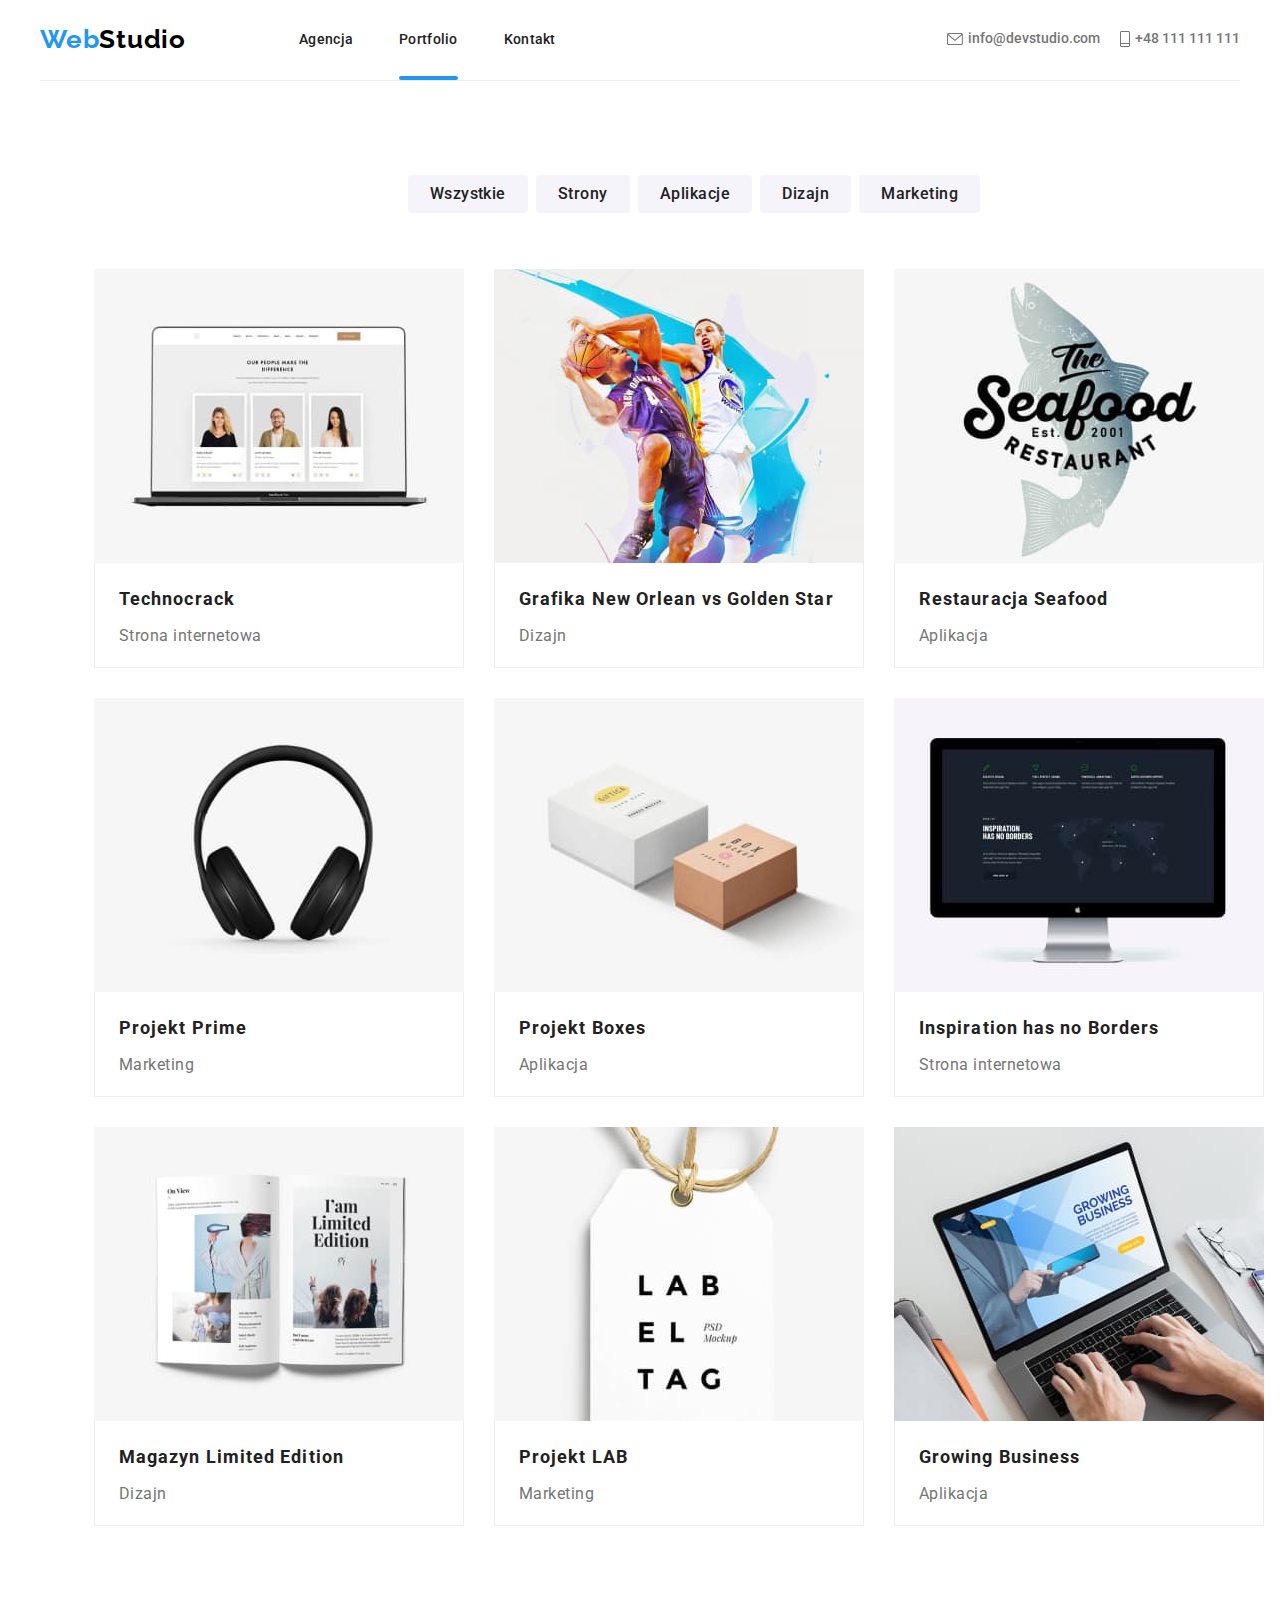
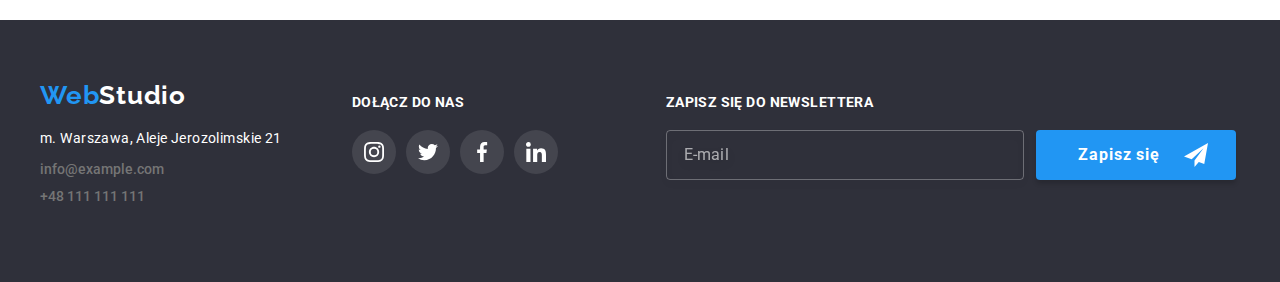
==== portfolio.html @ 55034181 "sklonowano repozytorium" ====
<!DOCTYPE html>
<html lang="pl">
  <head>
    <meta charset="UTF-8" />
    <meta http-equiv="X-UA-Compatible" content="IE=edge" />
    <meta name="viewport" content="width=device-width, initial-scale=1.0" />
    <title>Portfolio</title>
    <link href="css/modern-normalize.css" rel="stylesheet" />
    <link href="css/styles.css" rel="stylesheet" />
    <link rel="preconnect" href="https://fonts.googleapis.com" />
    <link rel="preconnect" href="https://fonts.gstatic.com" crossorigin />
    <link
      href="https://fonts.googleapis.com/css2?family=Raleway:wght@700&family=Roboto:wght@400;500;700;900&display=swap"
      rel="stylesheet"
    />
  </head>
  <body>
    <header class="header container">
      <a href="index.html" class="webstudio"
        >Web<span class="studio">Studio</span></a
      >
      <nav>
        <ul class="list-style nav-list">
          <li><a href="index.html" class="navigation-item">Agencja</a></li>
          <li>
            <a
              href="portfolio.html"
              class="navigation-item nav-portfolio-highlight"
              >Portfolio</a
            >
          </li>
          <li><a href="" class="navigation-item">Kontakt</a></li>
        </ul>
      </nav>
      <a class="contact-item header-email" href="mailto:info@example.com"
        ><svg class="envelope" width="16" height="12">
          <use href="./images/icons.svg#icon-envelope"></use>
        </svg>
        info@devstudio.com</a
      >
      <a class="contact-item header-telephone" href="tel:+48111111111"
        ><svg class="telephone" width="10" height="16">
          <use href="./images/icons.svg#icon-telephone"></use>
        </svg>
        +48 111 111 111</a
      >
    </header>
    <main>
      <div class="portfolio-main-container">
        <ul class="portfolio-buttons container">
          <li><button type="button" class="button">Wszystkie</button></li>
          <li><button type="button" class="button">Strony</button></li>
          <li><button type="button" class="button">Aplikacje</button></li>
          <li><button type="button" class="button">Dizajn</button></li>
          <li><button type="button" class="button">Marketing</button></li>
        </ul>
        <ul class="list-style-portfolio container">
          <li class="list-item-box">
            <div class="portfolio-image-box">
              <img
                src="images/technocrack.jpg"
                width="370"
                height="294"
                alt="laptop"
              />
              <div class="overlay">
                <p class="overlay-description">
                  Technocrack jest popularną platformą wykorzystywaną do
                  rozpowszechniania koronawirusa. Firmy wykorzystują tę
                  platformę do celów szpiegowskich i ataków na niezabezpieczone
                  serwery konkurencji
                </p>
              </div>
            </div>
            <div class="portfolio-box-description">
              <h3 class="service-header">Technocrack</h3>
              <p class="service-description">Strona internetowa</p>
            </div>
          </li>
          <li class="list-item-box">
            <div class="portfolio-image-box">
              <img
                src="images/new-orlean.jpg"
                width="370"
                height="294"
                alt="koszykarze"
              />
              <div class="overlay">
                <p class="overlay-description">
                  Technocrack jest popularną platformą wykorzystywaną do
                  rozpowszechniania koronawirusa. Firmy wykorzystują tę
                  platformę do celów szpiegowskich i ataków na niezabezpieczone
                  serwery konkurencji
                </p>
              </div>
            </div>
            <div class="portfolio-box-description">
              <h3 class="service-header">Grafika New Orlean vs Golden Star</h3>
              <p class="service-description">Dizajn</p>
            </div>
          </li>
          <li class="list-item-box">
            <div class="portfolio-image-box">
              <img
                src="images/seafood.jpg"
                width="370"
                height="294"
                alt="logo restauracji"
              />
              <div class="overlay">
                <p class="overlay-description">
                  Technocrack jest popularną platformą wykorzystywaną do
                  rozpowszechniania koronawirusa. Firmy wykorzystują tę
                  platformę do celów szpiegowskich i ataków na niezabezpieczone
                  serwery konkurencji
                </p>
              </div>
            </div>
            <div class="portfolio-box-description">
              <h3 class="service-header">Restauracja Seafood</h3>
              <p class="service-description">Aplikacja</p>
            </div>
          </li>
          <li class="list-item-box">
            <div class="portfolio-image-box">
              <img
                src="images/projekt-prime.jpg"
                width="370"
                height="294"
                alt="słuchawki"
              />
              <div class="overlay">
                <p class="overlay-description">
                  Technocrack jest popularną platformą wykorzystywaną do
                  rozpowszechniania koronawirusa. Firmy wykorzystują tę
                  platformę do celów szpiegowskich i ataków na niezabezpieczone
                  serwery konkurencji
                </p>
              </div>
            </div>
            <div class="portfolio-box-description">
              <h3 class="service-header">Projekt Prime</h3>
              <p class="service-description">Marketing</p>
            </div>
          </li>
          <li class="list-item-box">
            <div class="portfolio-image-box">
              <img
                src="images/projekt-boxes.jpg"
                width="370"
                height="294"
                alt="pudełka"
              />
              <div class="overlay">
                <p class="overlay-description">
                  Technocrack jest popularną platformą wykorzystywaną do
                  rozpowszechniania koronawirusa. Firmy wykorzystują tę
                  platformę do celów szpiegowskich i ataków na niezabezpieczone
                  serwery konkurencji
                </p>
              </div>
            </div>
            <div class="portfolio-box-description">
              <h3 class="service-header">Projekt Boxes</h3>
              <p class="service-description">Aplikacja</p>
            </div>
          </li>
          <li class="list-item-box">
            <div class="portfolio-image-box">
              <img
                src="images/inspirations.jpg"
                width="370"
                height="294"
                alt="monitor"
              />
              <div class="overlay">
                <p class="overlay-description">
                  Technocrack jest popularną platformą wykorzystywaną do
                  rozpowszechniania koronawirusa. Firmy wykorzystują tę
                  platformę do celów szpiegowskich i ataków na niezabezpieczone
                  serwery konkurencji
                </p>
              </div>
            </div>
            <div class="portfolio-box-description">
              <h3 class="service-header">Inspiration has no Borders</h3>
              <p class="service-description">Strona internetowa</p>
            </div>
          </li>
          <li class="list-item-box">
            <div class="portfolio-image-box">
              <img
                src="images/limited-edition.jpg"
                width="370"
                height="294"
                alt="czasopismo"
              />
              <div class="overlay">
                <p class="overlay-description">
                  Technocrack jest popularną platformą wykorzystywaną do
                  rozpowszechniania koronawirusa. Firmy wykorzystują tę
                  platformę do celów szpiegowskich i ataków na niezabezpieczone
                  serwery konkurencji
                </p>
              </div>
            </div>
            <div class="portfolio-box-description">
              <h3 class="service-header">Magazyn Limited Edition</h3>
              <p class="service-description">Dizajn</p>
            </div>
          </li>
          <li class="list-item-box">
            <div class="portfolio-image-box">
              <img
                src="images/projekt-lab.jpg"
                width="370"
                height="294"
                alt="etykieta"
              />
              <div class="overlay">
                <p class="overlay-description">
                  Technocrack jest popularną platformą wykorzystywaną do
                  rozpowszechniania koronawirusa. Firmy wykorzystują tę
                  platformę do celów szpiegowskich i ataków na niezabezpieczone
                  serwery konkurencji
                </p>
              </div>
            </div>
            <div class="portfolio-box-description">
              <h3 class="service-header">Projekt LAB</h3>
              <p class="service-description">Marketing</p>
            </div>
          </li>
          <li class="list-item-box">
            <div class="portfolio-image-box">
              <img
                src="images/growing-business.jpg"
                width="370"
                height="294"
                alt="piszący programista"
              />
              <div class="overlay">
                <p class="overlay-description">
                  Technocrack jest popularną platformą wykorzystywaną do
                  rozpowszechniania koronawirusa. Firmy wykorzystują tę
                  platformę do celów szpiegowskich i ataków na niezabezpieczone
                  serwery konkurencji
                </p>
              </div>
            </div>
            <div class="portfolio-box-description">
              <h3 class="service-header">Growing Business</h3>
              <p class="service-description">Aplikacja</p>
            </div>
          </li>
        </ul>
      </div>
    </main>
    <footer>
      <div class="footer-style container">
        <div>
          <a href="index.html" class="webstudio"
            >Web<span class="studio-in-footer">Studio</span></a
          >
          <ul class="list-in-footer">
            <li>
              <address>m. Warszawa, Aleje Jerozolimskie 21</address>
            </li>
            <li>
              <a class="contact-item" href="mailto:info@example.com"
                >info@example.com</a
              >
            </li>
            <li>
              <a class="contact-item" href="tel:+48111111111"
                >+48 111 111 111</a
              >
            </li>
          </ul>
        </div>
        <div class="footer-social">
          <p class="join-us">DOŁĄCZ DO NAS</p>
          <div class="footer-social-inner">
            <div class="footer-social-background">
              <svg class="social-icon-footer" width="20" height="20">
                <use href="./images/icons.svg#icon-instagram-2"></use>
              </svg>
            </div>
            <div class="footer-social-background">
              <svg class="social-icon-footer" width="20" height="20">
                <use href="./images/icons.svg#icon-twitter-2"></use>
              </svg>
            </div>
            <div class="footer-social-background">
              <svg class="social-icon-footer" width="20" height="20">
                <use href="./images/icons.svg#icon-facebook-2"></use>
              </svg>
            </div>
            <div class="footer-social-background">
              <svg class="social-icon-footer" width="20" height="20">
                <use href="./images/icons.svg#icon-linkedin-2"></use>
              </svg>
            </div>
          </div>
        </div>
        <div class="newsletter">
          <p class="newsletter-description">ZAPISZ SIĘ DO NEWSLETTERA</p>
          <form class="footer-form">
            <fieldset class="fieldset footer-fieldset">
              <input
                class="input newsletter-input"
                placeholder="E-mail"
                name="email"
                id="email"
              />
            </fieldset>
            <button class="newsletter-button" type="submit">
              <span>Zapisz się</span
              ><svg class="newsletter-icon" width="24" height="24">
                <use href="./images/icons.svg#icon-send"></use>
              </svg>
            </button>
          </form>
        </div>
      </div>
    </footer>
  </body>
</html>
---- css/styles.css ----
:root {
  --blue-color: #2196f3;
  --contact-color: #757575;
  --footer-section-color: #2f303a;
  --gray-background: #f5f4fa;
  --white-background: #ffffff;
  --main-font-color: #212121;
  --description-color: #757575;
  --main-image-linear-gradient: rgba(47, 48, 58, 0.4);
  --transition-duration: 250ms;
  --cubic-bezier: cubic-bezier(0.4, 0, 0.2, 1);
  --border-grid: #eeeeee;
  --backdrop-color: rgba(0, 0, 0, 0.2);
  --offer-description-background: rgba(47, 48, 58, 0.8);
  --overlay-background: rgba(33, 150, 243, 0.9);
  --grey-icon-color: #afb1b8;
  --fieldset-border-color: rgba(33, 33, 33, 0.2);
  --placeholder-color: rgba(117, 117, 117, 0.5);
}

body {
  /* width: 1600px;
  margin: auto;
  padding: 0; */
  font-family: "Roboto", sans-serif;
  color: var(--main-font-color);
}
.container {
  width: 1200px;
  margin: 0 auto;
}
.section {
  padding: 94px 0;
}
.header {
  display: flex;
  align-items: center;
  justify-content: space-between;
  padding-block: 24px 25px;
  border-bottom: 1px solid #ececec;
}
address {
  font-style: normal;
  font-weight: 400;
  font-size: 14px;
  line-height: 1.71;
  letter-spacing: 0.03em;
  color: var(--white-background);
}

/* Backdrop */

.backdrop {
  position: fixed;
  display: flex;
  left: 0;
  top: 0;
  width: 100%;
  height: 100%;
  background: var(--backdrop-color);
  transition: transform 250ms;
  transition-timing-function: cubic-bezier(0.4, 0, 0.2, 1);
}
.is-hidden {
  transform: translateY(100%);
}
.modal {
  position: relative;
  padding: 40px;
  width: 528px;
  min-height: 581px;
  background-color: var(--white-background);
  margin: auto;
  box-shadow: 0px 1px 3px rgba(0, 0, 0, 0.12), 0px 1px 1px rgba(0, 0, 0, 0.14),
    0px 2px 1px rgba(0, 0, 0, 0.2);
  border-radius: 4px;
}
.modal-button {
  display: flex;
  justify-content: center;
  align-items: center;
  position: absolute;
  right: 8px;
  top: 8px;
  cursor: pointer;
  width: 30px;
  height: 30px;
  border-radius: 50%;
  background-color: var(--white-background);
  border: 1px solid rgba(0, 0, 0, 0.1);
}
.close-x {
  fill: #000000;
}

/* ==========OTHER STYLES========== */

.list-style {
  list-style-type: none;
  padding: 0px;
}
.offer-picture {
  position: relative;
}
.offer-description {
  width: 100%;
  position: absolute;
  bottom: 4px;
  padding-block: 27px;
  background: var(--offer-description-background);
}
.offer-paragraph {
  margin: 0;
  font-weight: 700;
  font-size: 14px;
  line-height: 1.14;
  text-align: center;
  letter-spacing: 0.03em;
  text-transform: uppercase;
  color: #ffffff;
}
.portfolio-buttons {
  list-style-type: none;
  padding: 0px;
  display: flex;
  justify-content: center;
  gap: 8px;
  margin-bottom: 56px;
}
.list-style-portfolio {
  list-style-type: none;
  padding: 0px;
  display: flex;
  /* justify-content: space-around; */
  align-items: center;
  flex-wrap: wrap;
  flex-basis: calc((100% - 60px) / 3);
  gap: 30px;
}
.list-item-box {
  display: flex;
  flex-direction: column;
  margin-bottom: 0;
  transition: box-shadow var(--transition-duration) var(--cubic-bezier);
  will-change: box-shadow;
}
.portfolio-image-box {
  display: flex;
  flex-direction: column;
  position: relative;
  overflow: hidden;
}
.list-item-box:hover .overlay {
  transform: translateY(0);
}
.overlay {
  position: absolute;
  width: 100%;
  height: 100%;
  top: 0;
  left: 0;
  background-color: var(--overlay-background);
  transition: transform 250ms;
  transition-timing-function: cubic-bezier(0.4, 0, 0.2, 1);
  transform: translateY(100%);
}
.overlay-description {
  padding: 49px 45px 49px 24px;
  margin: 0;
  font-weight: 400;
  font-size: 18px;
  line-height: 1.56;
  letter-spacing: 0.03em;
  color: #ffffff;
}
.portfolio-box-description {
  border-right: 1px solid var(--border-grid);
  border-left: 1px solid var(--border-grid);
  border-bottom: 1px solid var(--border-grid);
}
.list-item-box:hover {
  box-shadow: 0px 1px 1px rgba(0, 0, 0, 0.12), 0px 4px 4px rgba(0, 0, 0, 0.06),
    1px 4px 6px rgba(0, 0, 0, 0.16);
}

.nav-list {
  display: flex;
  justify-content: space-between;
  gap: 46px;
  margin-block: 0;
  margin-right: 371px;
}
.webstudio {
  font-family: "Raleway", sans-serif;
  text-decoration: none;
  color: var(--blue-color);
  font-weight: 700;
  font-size: 26px;
  line-height: 1.19;
  letter-spacing: 0.03em;
  margin-right: 93px;
}
.studio {
  color: #000000;
}
.studio-in-footer {
  color: #ffffff;
}
.figcaption {
  margin-left: 24px;
  margin-top: 20px;
}
.team-list-style {
  display: flex;
  justify-content: space-between;
  list-style-type: none;
  margin: 0 auto;
  padding: 0px;
}
.team-member {
  background: var(--white-background);
  box-shadow: 0px 1px 3px rgba(0, 0, 0, 0.12), 0px 1px 1px rgba(0, 0, 0, 0.14),
    0px 2px 1px rgba(0, 0, 0, 0.2);
  border-radius: 0px 0px 4px 4px;
}
.team-description {
  display: flex;
  flex-direction: column;
  align-items: center;
}
.button {
  font-family: "Roboto", sans-serif;
  cursor: pointer;
  color: var(--main-font-color);
  background-color: var(--gray-background);
  border: 0px solid #f5f4fa;
  border-radius: 4px;
  font-weight: 500;
  font-size: 16px;
  line-height: 1.62;
  text-align: center;
  letter-spacing: 0.03em;
  padding: 6px 22px 6px 22px;
  transition: background-color var(--transition-duration) var(--cubic-bezier),
    color var(--transition-duration) var(--cubic-bezier),
    box-shadow var(--transition-duration) var(--cubic-bezier);
  will-change: background-color, color, box-shadow;
}
.button:hover,
.button:focus {
  background-color: var(--blue-color);
  color: #ffffff;
  box-shadow: 0px 3px 1px rgba(0, 0, 0, 0.1), 0px 1px 2px rgba(0, 0, 0, 0.08),
    0px 2px 2px rgba(0, 0, 0, 0.12);
}
.contact-item {
  color: var(--contact-color);
  fill: var(--contact-color);
  text-decoration: none;
  transition: color var(--transition-duration) var(--cubic-bezier),
    fill var(--transition-duration) var(--cubic-bezier);
  font-weight: 500;
  font-size: 14px;
  line-height: 1.14;
}
.header-telephone,
.header-email {
  display: flex;
  align-items: center;
}
.telephone,
.envelope {
  fill: var(--contact-color);
  margin-right: 5px;
}
.telephone:hover,
.envelope:hover {
  fill: var(--blue-color);
}
.contact-item:hover,
.contact-item:focus {
  color: var(--blue-color);
  fill: var(--blue-color);
}
.header-email:hover,
.header-telephone:hover {
  fill: var(--blue-color);
  transition: transform;
  transition: 250ms cubic-bezier(0.4, 0, 0.2, 1);
}
.footer-style {
  display: flex;
}
footer {
  background-color: var(--footer-section-color);
}
.service-header {
  font-weight: 700;
  font-size: 18px;
  line-height: 2;
  letter-spacing: 0.06em;
  margin-left: 24px;
  margin-bottom: 4px;
}
.service-description {
  font-weight: 400;
  font-size: 16px;
  line-height: 1.88;
  letter-spacing: 0.03em;
  margin-left: 24px;
  margin-top: 0px;
  color: #757575;
}
.navigation-item {
  font-weight: 500;
  font-size: 14px;
  line-height: 1.14;
  letter-spacing: 0.02em;
  text-decoration: none;
  color: var(--main-font-color);
  transition: color var(--transition-duration) var(--cubic-bezier);
  will-change: color;
}
.nav-agency-highlight,
.nav-portfolio-highlight {
  position: relative;
}
.nav-agency-highlight::after {
  left: 0;
  bottom: -33px;
  position: absolute;
  content: "";
  width: 53px;
  height: 4px;
  border-radius: 2px;
  background: var(--blue-color);
}
.nav-portfolio-highlight::after {
  left: 0;
  bottom: -33px;
  position: absolute;
  content: "";
  width: 100%;
  height: 4px;
  border-radius: 2px;
  background: var(--blue-color);
}

.navigation-item:hover,
.navigation-item:focus {
  color: var(--blue-color);
}
.index-button {
  font-family: "Roboto", sans-serif;
  font-weight: 700;
  font-size: 16px;
  line-height: 1.87;
  color: #ffffff;
  background: var(--blue-color);
  box-shadow: 0px 4px 4px rgba(0, 0, 0, 0.15);
  border-radius: 4px;
  border: 0px;
  cursor: pointer;
  padding: 10px 41px 10px 42px;
}
.team-name {
  display: flex;
  justify-content: center;
  font-weight: 500;
  font-size: 16px;
  line-height: 1.18;
  color: var(--main-font-color);
}
.team-description {
  font-weight: 400;
  font-size: 16px;
  line-height: 1.18;
  color: var(--description-color);
}
.section-primary {
  max-width: 1600px;
  height: 600px;
  margin: 0 auto;
  display: flex;
  flex-direction: column;
  align-items: center;
  background: var(--main-image-linear-gradient);
  background-image: url(../images/buisness-section-background.jpg);
  background-repeat: no-repeat;
  background-position: 50% 50%;
  background-size: 1600px;
  padding: 200px 452px;
}
.header-primary {
  display: flex;
  text-align: center;
  align-items: center;
  width: 696px;
  height: 120px;
  font-weight: 900;
  font-size: 44px;
  line-height: 1.36;
  letter-spacing: 0.06em;
  color: #ffffff;
  margin: auto;
}
.section-secondary {
  display: flex;
  /* justify-content: space-between; */
  /* padding-block: 94px; */
  margin: 0;
  gap: 30px;
}
.header-secondary {
  display: flex;
  justify-content: center;
  font-weight: 700;
  font-size: 36px;
  line-height: 1.16;
  margin: 0px;
  margin-bottom: 50px;
}
.header-team,
.header-clients {
  display: flex;
  justify-content: center;
  font-weight: 700;
  font-size: 36px;
  line-height: 1.16;
  margin-top: 0;
  margin-bottom: 50px;
}
.clients-list-style {
  padding: 0;
  list-style-type: none;
  display: flex;
  justify-content: space-between;
}
.client-icon-background {
  display: flex;
  padding: 16px 32px;
  border: 1px solid #afb1b8;
  border-radius: 4px;
  fill: var(--grey-icon-color);
  transition: border var(--transition-duration) var(--cubic-bezier),
    fill var(--transition-duration) var(--cubic-bezier);
  will-change: border, fill;
}
.client-icon-background:hover {
  border-color: var(--blue-color);
  fill: var(--blue-color);
}
.client-logo {
  width: 106px;
  height: 60.04px;
}

.section-tertiary {
  display: flex;
  justify-content: space-between;
  padding: 0px 0px 94px 0px;
  margin: 0px;
}
.header-tertiary {
  font-weight: 700;
  font-size: 14px;
  line-height: 1.14;
  margin-top: 30px;
}
.description {
  font-weight: 400;
  font-size: 14px;
  line-height: 1.71;
  color: var(--description-color);
}
.team-section {
  background-color: var(--gray-background);
  padding-block: 94px;
}
footer {
  padding: 60px 0;
}
.list-in-footer {
  display: flex;
  flex-direction: column;
  list-style-type: none;
  padding: 0px;
  gap: 9px;
}
.portfolio-main-container {
  margin: 94px;
}
.icon {
  display: flex;
  justify-content: center;
  align-items: center;
  width: 70px;
  height: 70px;
}
.icon-background {
  display: flex;
  justify-content: center;
  align-items: center;
  /* width: 270px;
  height: 120px; */
  padding: 25px 100px;
  background-color: var(--gray-background);
}
.team-social {
  display: flex;
  justify-content: center;
  margin-bottom: 30px;
  gap: 10px;
}
.social-background {
  display: flex;
  width: 44px;
  height: 44px;
  background-color: var(--white-background);
  border-radius: 22px;
  justify-content: center;
  align-items: center;
  fill: var(--grey-icon-color);
  transition: background-color var(--transition-duration) var(--cubic-bezier),
    fill var(--transition-duration) var(--cubic-bezier);
  will-change: background-color, fill;
}
.social-background:hover,
.footer-social-background:hover {
  background-color: var(--blue-color);
  fill: var(--white-background);
}
.join-us,
.newsletter-description {
  font-weight: 700;
  font-size: 14px;
  line-height: 16px;
  letter-spacing: 0.03em;
  text-transform: uppercase;
  color: #ffffff;
  margin-bottom: 20px;
}
.footer-social {
  margin-left: 70px;
}
.footer-social-inner {
  display: flex;
  justify-content: space-around;
  gap: 10px;
}
.footer-social-background {
  width: 44px;
  height: 44px;
  background: rgba(255, 255, 255, 0.1);
  border-radius: 22px;
  display: flex;
  justify-content: center;
  align-items: center;
  transition: background-color var(--transition-duration) var(--cubic-bezier);
  will-change: background-color;
}
/* ==========ICONS========== */
.social-icon-footer {
  fill: var(--white-background);
}
/* ======FORM====== */
.modal-header {
  margin-block: 0px 30px;
  font-weight: 700;
  font-size: 20px;
  line-height: 23px;
  text-align: center;
  letter-spacing: 0.03em;
  color: var(--main-font-color);
}
.fieldset {
  position: relative;
  display: flex;
  align-items: center;
  margin: 0;
  margin-bottom: 28px;
  padding-block: 14px;
  padding-left: 15px;
  border: 1px solid var(--fieldset-border-color);
  border-radius: 4px;
}
.label {
  position: absolute;
  left: 0px;
  top: -17px;
  font-weight: 400;
  font-size: 12px;
  line-height: 1.16;
  letter-spacing: 0.01em;
  color: var(--contact-color);
}
.form-icon {
  margin-right: 15px;
}
.input,
.input-comment {
  border: none;
  width: 100%;
}
.input-comment {
  outline: none;
}
.input:focus {
  outline: none;
}
.input::placeholder {
  font-weight: 400;
  font-size: 12px;
  line-height: 1.16;
  letter-spacing: 0.01em;
  color: var(--placeholder-color);
}
.fieldset:has(input:focus),
.fieldset:focus {
  border-color: var(--blue-color);
}
.fieldset:has(input:focus) {
  fill: var(--blue-color);
}
fieldset:nth-child(4) {
  height: 120px;
  display: block;
  /* align-items: baseline; */
  margin-bottom: 20px;
}
.form-description {
  position: relative;
  display: flex;
  align-items: center;
  justify-content: center;
  font-weight: 400;
  font-size: 14px;
  line-height: 1.71;
  letter-spacing: 0.03em;
  color: var(--description-color);
  margin-block: 0px 30px;
  cursor: pointer;
  /* margin-inline: auto; */
}

.form-description .acceptation {
  padding-top: 3px;
}
.form-description a {
  color: var(--blue-color);
}
.form-button {
  padding: 10px 76px;
  font-weight: 700;
  font-size: 16px;
  line-height: 1.88;
  letter-spacing: 0.06em;
  color: var(--white-background);
  background-color: var(--blue-color);
  box-shadow: 0px 4px 4px rgba(0, 0, 0, 0.15);
  border: none;
  border-radius: 4px;
  cursor: pointer;
}
.form-bottom-container {
  display: flex;
  flex-direction: column;
  align-items: center;
}
/* ==========CHECKBOX========== */

.form-description input {
  position: absolute;
  cursor: pointer;
  margin-right: 8px;
  width: 0;
  height: 0;
  opacity: 0;
}

.checkmark {
  position: absolute;
  top: 6px;
  left: -24px;
  height: 16px;
  width: 16px;
  fill: white;
  border: 1px solid var(--fieldset-border-color);
  border-radius: 2px;
  background-color: white;
  transition: background-color var(--transition-duration) var(--cubic-bezier),
    border-color var(--transition-duration) var(--cubic-bezier);
}
.form-description input:checked ~ .checkmark {
  border-color: var(--blue-color);
  background-color: var(--blue-color);
}
/* .checkmark::after {
  content: "";
  position: absolute;
  fill: #eee;
  opacity: 0;
  transition: opacity var(--transition-duration) var(--cubic-bezier);
} */
/* .form-description input:checked ~ .checkmark:after {
  opacity: 1;
} */
/* .form-description .checkmark::after {
  left: 4.5px;
  top: 1px;
  width: 5px;
  height: 10px;
  border: solid white;
  border-width: 0 2px 2px 0;
  transform: rotate(45deg);
} */

/* ==========NEWSLETTER========== */

.newsletter-input {
  background-color: rgba(255 255 255 / 0);
  color: var(--white-background);
}
.newsletter-input::placeholder {
  font-weight: 400;
  font-size: 16px;
  line-height: 1.25;
  color: rgba(255, 255, 255, 0.6);
}
.footer-fieldset {
  border: 1px solid rgba(255, 255, 255, 0.3);
  filter: drop-shadow(0px 4px 4px rgba(0, 0, 0, 0.15));
  border-radius: 4px;
  width: 358px;
  margin-right: 12px;
  margin-bottom: 0px;
}
.newsletter {
  margin-left: 108px;
  /* margin-right: 20px; */
}
.footer-form {
  display: flex;
}
.newsletter-icon {
  fill: var(--white-background);
  margin-left: 24px;
}
.newsletter-button {
  display: flex;
  justify-content: center;
  align-items: center;
  padding: 10px 28px 10px 42px;
  background: var(--blue-color);
  box-shadow: 0px 4px 4px rgba(0, 0, 0, 0.15);
  border-radius: 4px;
  border: none;
  font-weight: 700;
  font-size: 16px;
  line-height: 1.88;
  letter-spacing: 0.06em;
  color: var(--white-background);
  cursor: pointer;
}
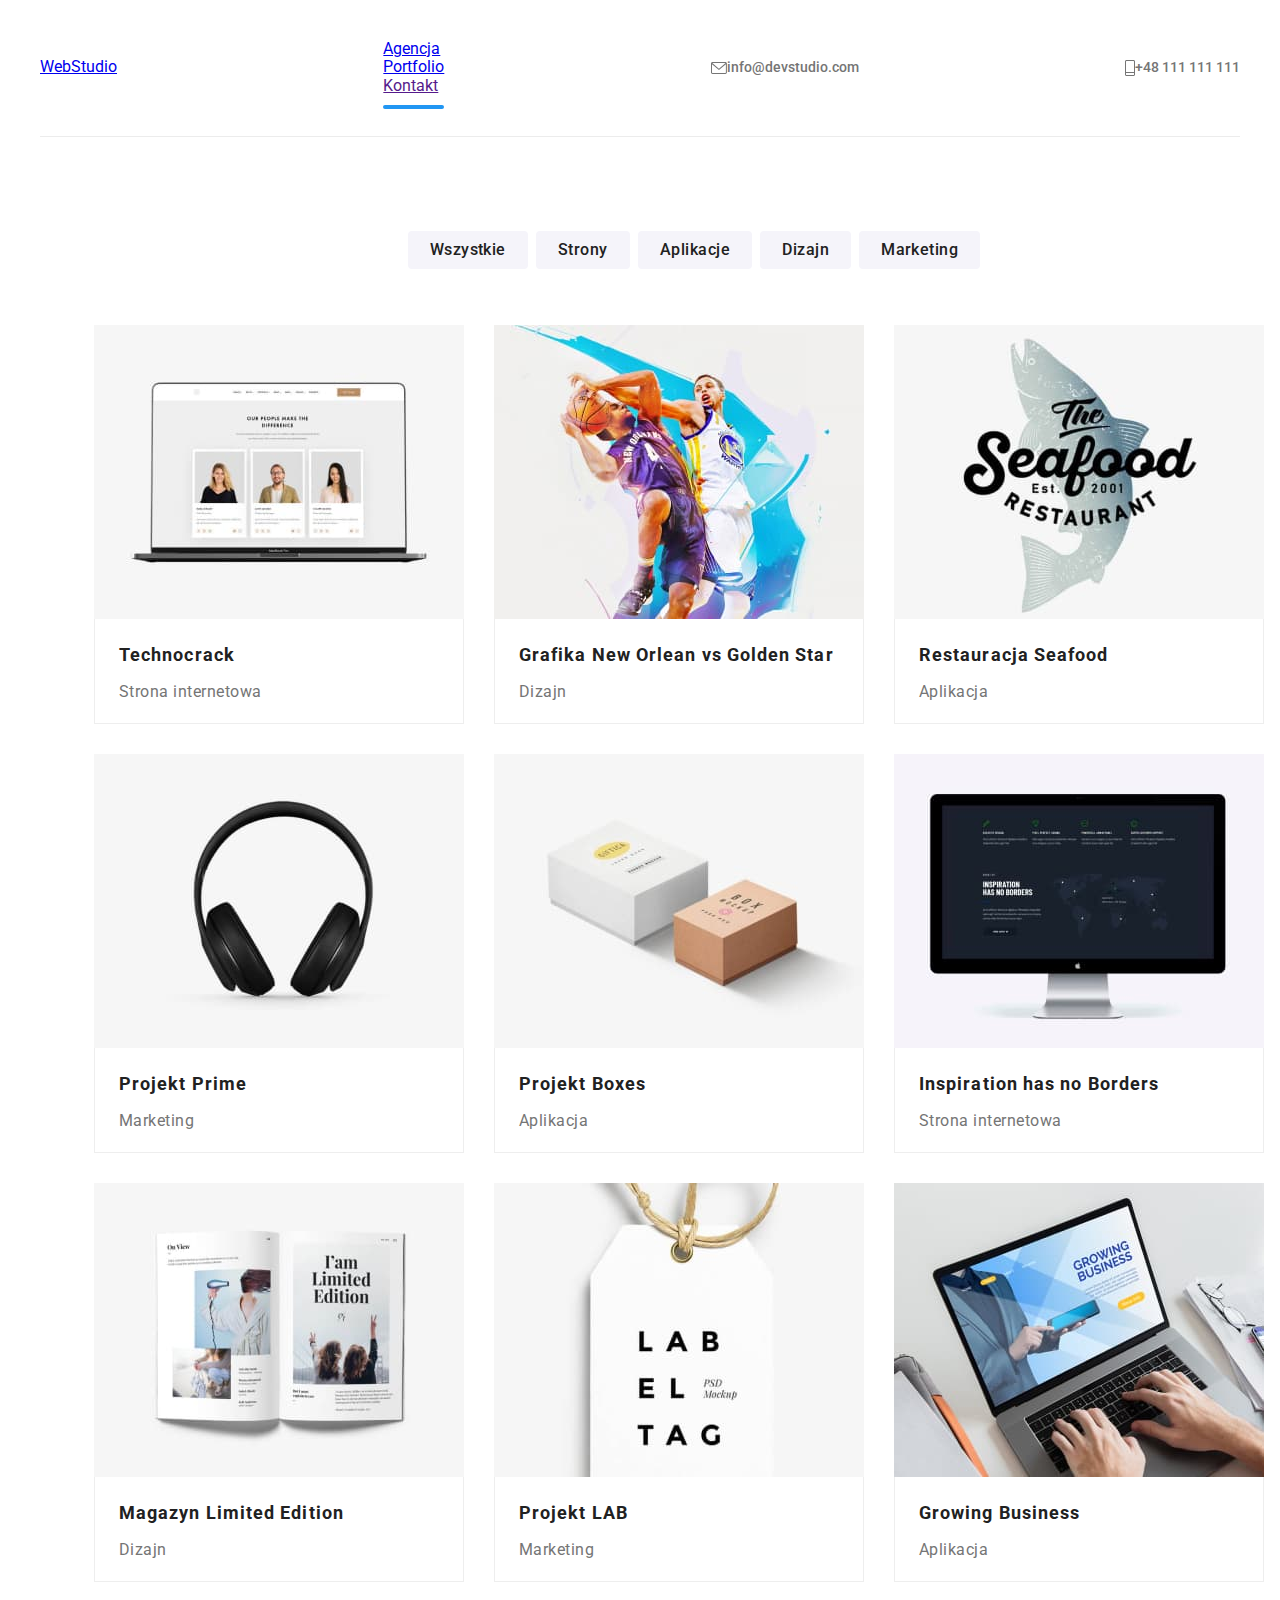
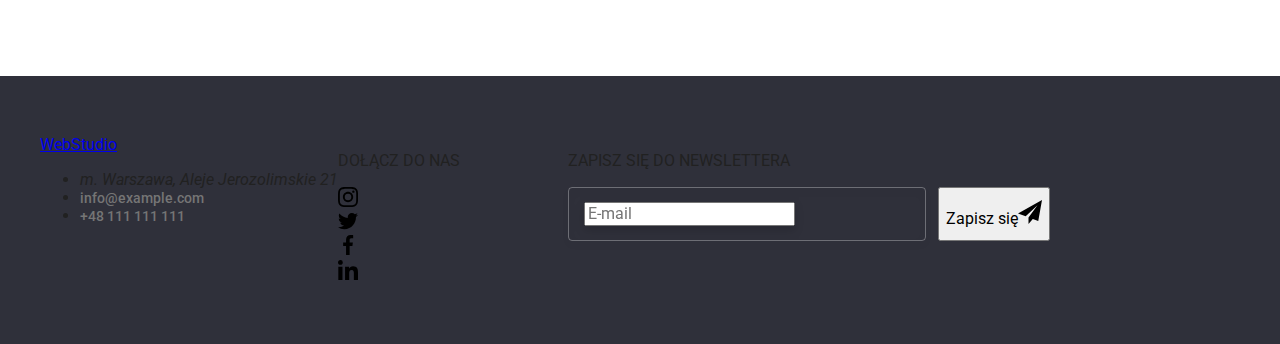
==== commit e1c142a9: "dokończono footer" ====
--- a/portfolio.html
+++ b/portfolio.html
@@ -256,7 +256,7 @@
         </ul>
       </div>
     </main>
-    <footer>
+    <footer class="footer">
       <div class="footer-style container">
         <div>
           <a href="index.html" class="webstudio"
--- a/css/styles.css
+++ b/css/styles.css
@@ -1,5 +1,6 @@
 :root {
   --blue-color: #2196f3;
+  --black-color: #000000;
   --contact-color: #757575;
   --footer-section-color: #2f303a;
   --gray-background: #f5f4fa;
@@ -32,6 +33,9 @@
 .section {
   padding: 94px 0;
 }
+
+/* ===== HEADER ===== */
+
 .header {
   display: flex;
   align-items: center;
@@ -39,7 +43,109 @@
   padding-block: 24px 25px;
   border-bottom: 1px solid #ececec;
 }
-address {
+.logo {
+  font-family: "Raleway", sans-serif;
+  text-decoration: none;
+  color: var(--blue-color);
+  font-weight: 700;
+  font-size: 26px;
+  line-height: 1.19;
+  letter-spacing: 0.03em;
+  margin-right: 93px;
+}
+.logo__studio {
+  color: var(--black-color);
+}
+
+/* === navigation === */
+
+.navigation {
+  display: flex;
+  justify-content: space-between;
+  gap: 46px;
+  margin-block: 0;
+  margin-right: 371px;
+}
+.navigation__item {
+  font-weight: 500;
+  font-size: 14px;
+  line-height: 1.14;
+  letter-spacing: 0.02em;
+  text-decoration: none;
+  color: var(--main-font-color);
+  transition: color var(--transition-duration) var(--cubic-bezier);
+  will-change: color;
+}
+.navigation__item:hover,
+.navigation__item:focus {
+  color: var(--blue-color);
+}
+.nav-agency-highlight,
+.nav-portfolio-highlight {
+  position: relative;
+}
+.nav-agency-highlight::after {
+  left: 0;
+  bottom: -33px;
+  position: absolute;
+  content: "";
+  width: 53px;
+  height: 4px;
+  border-radius: 2px;
+  background: var(--blue-color);
+}
+.nav-portfolio-highlight::after {
+  left: 0;
+  bottom: -33px;
+  position: absolute;
+  content: "";
+  width: 100%;
+  height: 4px;
+  border-radius: 2px;
+  background: var(--blue-color);
+}
+
+/* === contact === */
+
+.contact-item {
+  display: flex;
+  align-items: center;
+  color: var(--contact-color);
+  fill: var(--contact-color);
+  text-decoration: none;
+  transition: color var(--transition-duration) var(--cubic-bezier),
+    fill var(--transition-duration) var(--cubic-bezier);
+  font-weight: 500;
+  font-size: 14px;
+  line-height: 1.14;
+}
+.contact-item:hover,
+.contact-item:focus {
+  color: var(--blue-color);
+  fill: var(--blue-color);
+}
+.header-telephone,
+.header-email {
+  display: flex;
+  align-items: center;
+}
+.contact-item__telephone,
+.contact-item__envelope {
+  fill: var(--contact-color);
+  margin-right: 5px;
+}
+.contact-item__telephone:hover,
+.contact-item__envelope:hover {
+  fill: var(--blue-color);
+}
+.header-email:hover,
+.header-telephone:hover {
+  fill: var(--blue-color);
+  transition: transform;
+  transition: 250ms cubic-bezier(0.4, 0, 0.2, 1);
+}
+
+.address {
   font-style: normal;
   font-weight: 400;
   font-size: 14px;
@@ -48,7 +154,50 @@
   color: var(--white-background);
 }
 
-/* Backdrop */
+/* =====FIRST SECTION===== */
+
+.section-primary {
+  max-width: 1600px;
+  height: 600px;
+  margin: 0 auto;
+  display: flex;
+  flex-direction: column;
+  align-items: center;
+  background: var(--main-image-linear-gradient);
+  background-image: url(../images/buisness-section-background.jpg);
+  background-repeat: no-repeat;
+  background-position: 50% 50%;
+  background-size: 1600px;
+  padding: 200px 452px;
+}
+.section-primary__header {
+  display: flex;
+  text-align: center;
+  align-items: center;
+  width: 696px;
+  height: 120px;
+  font-weight: 900;
+  font-size: 44px;
+  line-height: 1.36;
+  letter-spacing: 0.06em;
+  color: #ffffff;
+  margin: auto;
+}
+.section-primary__button {
+  font-family: "Roboto", sans-serif;
+  font-weight: 700;
+  font-size: 16px;
+  line-height: 1.87;
+  color: #ffffff;
+  background: var(--blue-color);
+  box-shadow: 0px 4px 4px rgba(0, 0, 0, 0.15);
+  border-radius: 4px;
+  border: 0px;
+  cursor: pointer;
+  padding: 10px 41px 10px 42px;
+}
+
+/* =====BACKDROP===== */
 
 .backdrop {
   position: fixed;
@@ -64,6 +213,9 @@
 .is-hidden {
   transform: translateY(100%);
 }
+
+/* =====MODAL===== */
+
 .modal {
   position: relative;
   padding: 40px;
@@ -75,7 +227,7 @@
     0px 2px 1px rgba(0, 0, 0, 0.2);
   border-radius: 4px;
 }
-.modal-button {
+.modal__button {
   display: flex;
   justify-content: center;
   align-items: center;
@@ -89,27 +241,200 @@
   background-color: var(--white-background);
   border: 1px solid rgba(0, 0, 0, 0.1);
 }
-.close-x {
-  fill: #000000;
-}
-
-/* ==========OTHER STYLES========== */
-
-.list-style {
-  list-style-type: none;
-  padding: 0px;
-}
-.offer-picture {
+.modal__button--close-x {
+  fill: var(--black-color);
+}
+
+/* === modal form === */
+
+.modal__header {
+  margin-block: 0px 30px;
+  font-weight: 700;
+  font-size: 20px;
+  line-height: 23px;
+  text-align: center;
+  letter-spacing: 0.03em;
+  color: var(--main-font-color);
+}
+.fieldset {
   position: relative;
-}
-.offer-description {
+  display: flex;
+  align-items: center;
+  margin: 0;
+  margin-bottom: 28px;
+  padding-block: 14px;
+  padding-left: 15px;
+  border: 1px solid var(--fieldset-border-color);
+  border-radius: 4px;
+}
+.fieldset__label {
+  position: absolute;
+  left: 0px;
+  top: -17px;
+  font-weight: 400;
+  font-size: 12px;
+  line-height: 1.16;
+  letter-spacing: 0.01em;
+  color: var(--contact-color);
+}
+.fieldset__icon {
+  margin-right: 15px;
+}
+.fieldset__input,
+.input-comment {
+  border: none;
+  width: 100%;
+}
+.input-comment {
+  outline: none;
+}
+.fieldset__input:focus {
+  outline: none;
+}
+.fieldset__input::placeholder {
+  font-weight: 400;
+  font-size: 12px;
+  line-height: 1.16;
+  letter-spacing: 0.01em;
+  color: var(--placeholder-color);
+}
+.fieldset:has(input:focus),
+.fieldset:focus {
+  border-color: var(--blue-color);
+}
+.fieldset:has(input:focus) {
+  fill: var(--blue-color);
+}
+fieldset:nth-child(4) {
+  height: 120px;
+  display: block;
+  margin-bottom: 20px;
+}
+
+/* === form bottom === */
+
+.modal-bottom {
+  display: flex;
+  flex-direction: column;
+  align-items: center;
+}
+.modal-bottom__description {
+  position: relative;
+  display: flex;
+  align-items: center;
+  justify-content: center;
+  font-weight: 400;
+  font-size: 14px;
+  line-height: 1.71;
+  letter-spacing: 0.03em;
+  color: var(--description-color);
+  margin-block: 0px 30px;
+  cursor: pointer;
+  /* margin-inline: auto; */
+}
+.modal-bottom__description .modal-bottom__description--acceptation {
+  padding-top: 3px;
+}
+.modal-bottom__description a {
+  color: var(--blue-color);
+}
+.modal-bottom__button {
+  padding: 10px 76px;
+  font-weight: 700;
+  font-size: 16px;
+  line-height: 1.88;
+  letter-spacing: 0.06em;
+  color: var(--white-background);
+  background-color: var(--blue-color);
+  box-shadow: 0px 4px 4px rgba(0, 0, 0, 0.15);
+  border: none;
+  border-radius: 4px;
+  cursor: pointer;
+}
+
+/* ==========CHECKBOX========== */
+
+.modal-bottom__description input {
+  position: absolute;
+  cursor: pointer;
+  margin-right: 8px;
+  width: 0;
+  height: 0;
+  opacity: 0;
+}
+.modal-bottom__checkmark {
+  position: absolute;
+  top: 6px;
+  left: -24px;
+  height: 16px;
+  width: 16px;
+  fill: white;
+  border: 1px solid var(--fieldset-border-color);
+  border-radius: 2px;
+  background-color: white;
+  transition: background-color var(--transition-duration) var(--cubic-bezier),
+    border-color var(--transition-duration) var(--cubic-bezier);
+}
+.modal-bottom__description input:checked ~ .modal-bottom__checkmark {
+  border-color: var(--blue-color);
+  background-color: var(--blue-color);
+}
+
+/* =====SECOND SECTION===== */
+
+.section-secondary {
+  display: flex;
+  margin: 0;
+  gap: 30px;
+}
+.section-secondary__background {
+  display: flex;
+  justify-content: center;
+  align-items: center;
+  padding: 25px 100px;
+  background-color: var(--gray-background);
+}
+.section-secondary__header {
+  font-weight: 700;
+  font-size: 14px;
+  line-height: 1.14;
+  margin-top: 30px;
+}
+.section-secondary__description {
+  font-weight: 400;
+  font-size: 14px;
+  line-height: 1.71;
+  color: var(--description-color);
+}
+
+/* =====THIRD SECTION===== */
+
+.offer {
+  display: flex;
+  justify-content: space-between;
+  padding: 0px 0px 94px 0px;
+  margin: 0px;
+}
+.offer__header {
+  display: flex;
+  justify-content: center;
+  font-weight: 700;
+  font-size: 36px;
+  line-height: 1.16;
+  margin: 0px;
+  margin-bottom: 50px;
+}
+.offer__picture {
+  position: relative;
+}
+.offer__description {
   width: 100%;
   position: absolute;
   bottom: 4px;
   padding-block: 27px;
   background: var(--offer-description-background);
 }
-.offer-paragraph {
+.offer__paragraph {
   margin: 0;
   font-weight: 700;
   font-size: 14px;
@@ -119,6 +444,205 @@
   text-transform: uppercase;
   color: #ffffff;
 }
+
+/* =====TEAM SECTION===== */
+
+.team {
+  background-color: var(--gray-background);
+  padding-block: 94px;
+}
+.team__header,
+.clients__header {
+  display: flex;
+  justify-content: center;
+  font-weight: 700;
+  font-size: 36px;
+  line-height: 1.16;
+  margin-top: 0;
+  margin-bottom: 50px;
+}
+.team__list {
+  display: flex;
+  justify-content: space-between;
+  list-style-type: none;
+  margin: 0 auto;
+  padding: 0px;
+}
+.team__member {
+  background: var(--white-background);
+  box-shadow: 0px 1px 3px rgba(0, 0, 0, 0.12), 0px 1px 1px rgba(0, 0, 0, 0.14),
+    0px 2px 1px rgba(0, 0, 0, 0.2);
+  border-radius: 0px 0px 4px 4px;
+}
+.team__name {
+  display: flex;
+  justify-content: center;
+  font-weight: 500;
+  font-size: 16px;
+  line-height: 1.18;
+  color: var(--main-font-color);
+}
+.team__description {
+  display: flex;
+  flex-direction: column;
+  align-items: center;
+  font-weight: 400;
+  font-size: 16px;
+  line-height: 1.18;
+  color: var(--description-color);
+}
+.team__social {
+  display: flex;
+  justify-content: center;
+  margin-bottom: 30px;
+  gap: 10px;
+}
+.team__social--background {
+  display: flex;
+  width: 44px;
+  height: 44px;
+  background-color: var(--white-background);
+  border-radius: 22px;
+  justify-content: center;
+  align-items: center;
+  fill: var(--grey-icon-color);
+  transition: background-color var(--transition-duration) var(--cubic-bezier),
+    fill var(--transition-duration) var(--cubic-bezier);
+  will-change: background-color, fill;
+}
+.team__social--background:hover,
+.socials__background:hover {
+  background-color: var(--blue-color);
+  fill: var(--white-background);
+}
+
+/* ===== CLIENTS SECTION ===== */
+
+.clients__list {
+  padding: 0;
+  list-style-type: none;
+  display: flex;
+  justify-content: space-between;
+}
+.client__icon {
+  display: flex;
+  padding: 16px 32px;
+  border: 1px solid var(--grey-icon-color);
+  border-radius: 4px;
+  fill: var(--grey-icon-color);
+  transition: border var(--transition-duration) var(--cubic-bezier),
+    fill var(--transition-duration) var(--cubic-bezier);
+  will-change: border, fill;
+}
+.client__icon:hover {
+  border-color: var(--blue-color);
+  fill: var(--blue-color);
+}
+
+/* ===== FOOTER ===== */
+
+.logo--footer {
+  color: var(--white-background);
+}
+.footer__list {
+  display: flex;
+  flex-direction: column;
+  list-style-type: none;
+  padding: 0px;
+  gap: 9px;
+}
+.footer-style {
+  display: flex;
+}
+.footer {
+  background-color: var(--footer-section-color);
+  padding: 60px 0;
+}
+.socials__header,
+.newsletter__header {
+  font-weight: 700;
+  font-size: 14px;
+  line-height: 16px;
+  letter-spacing: 0.03em;
+  text-transform: uppercase;
+  color: #ffffff;
+  margin-bottom: 20px;
+}
+.socials {
+  margin-left: 70px;
+}
+.socials__container {
+  display: flex;
+  justify-content: space-around;
+  gap: 10px;
+}
+.socials__background {
+  width: 44px;
+  height: 44px;
+  background: rgba(255, 255, 255, 0.1);
+  border-radius: 22px;
+  display: flex;
+  justify-content: center;
+  align-items: center;
+  transition: background-color var(--transition-duration) var(--cubic-bezier);
+  will-change: background-color;
+  fill: var(--white-background);
+}
+
+/* ==========NEWSLETTER========== */
+
+.newsletter__input {
+  background-color: rgba(255 255 255 / 0);
+  color: var(--white-background);
+}
+.newsletter__input::placeholder {
+  font-weight: 400;
+  font-size: 16px;
+  line-height: 1.25;
+  color: rgba(255, 255, 255, 0.6);
+}
+.footer-fieldset {
+  border: 1px solid rgba(255, 255, 255, 0.3);
+  filter: drop-shadow(0px 4px 4px rgba(0, 0, 0, 0.15));
+  border-radius: 4px;
+  width: 358px;
+  margin-right: 12px;
+  margin-bottom: 0px;
+}
+.newsletter {
+  margin-left: 108px;
+}
+.footer-form {
+  display: flex;
+}
+.newsletter__button--icon {
+  fill: var(--white-background);
+  margin-left: 24px;
+}
+.newsletter__button {
+  display: flex;
+  justify-content: center;
+  align-items: center;
+  padding: 10px 28px 10px 42px;
+  background: var(--blue-color);
+  box-shadow: 0px 4px 4px rgba(0, 0, 0, 0.15);
+  border-radius: 4px;
+  border: none;
+  font-weight: 700;
+  font-size: 16px;
+  line-height: 1.88;
+  letter-spacing: 0.06em;
+  color: var(--white-background);
+  cursor: pointer;
+}
+
+/* ==========OTHER STYLES========== */
+
+.list-style {
+  list-style-type: none;
+  padding: 0px;
+}
+
 .portfolio-buttons {
   list-style-type: none;
   padding: 0px;
@@ -183,51 +707,11 @@
     1px 4px 6px rgba(0, 0, 0, 0.16);
 }
 
-.nav-list {
-  display: flex;
-  justify-content: space-between;
-  gap: 46px;
-  margin-block: 0;
-  margin-right: 371px;
-}
-.webstudio {
-  font-family: "Raleway", sans-serif;
-  text-decoration: none;
-  color: var(--blue-color);
-  font-weight: 700;
-  font-size: 26px;
-  line-height: 1.19;
-  letter-spacing: 0.03em;
-  margin-right: 93px;
-}
-.studio {
-  color: #000000;
-}
-.studio-in-footer {
-  color: #ffffff;
-}
 .figcaption {
   margin-left: 24px;
   margin-top: 20px;
 }
-.team-list-style {
-  display: flex;
-  justify-content: space-between;
-  list-style-type: none;
-  margin: 0 auto;
-  padding: 0px;
-}
-.team-member {
-  background: var(--white-background);
-  box-shadow: 0px 1px 3px rgba(0, 0, 0, 0.12), 0px 1px 1px rgba(0, 0, 0, 0.14),
-    0px 2px 1px rgba(0, 0, 0, 0.2);
-  border-radius: 0px 0px 4px 4px;
-}
-.team-description {
-  display: flex;
-  flex-direction: column;
-  align-items: center;
-}
+
 .button {
   font-family: "Roboto", sans-serif;
   cursor: pointer;
@@ -253,47 +737,7 @@
   box-shadow: 0px 3px 1px rgba(0, 0, 0, 0.1), 0px 1px 2px rgba(0, 0, 0, 0.08),
     0px 2px 2px rgba(0, 0, 0, 0.12);
 }
-.contact-item {
-  color: var(--contact-color);
-  fill: var(--contact-color);
-  text-decoration: none;
-  transition: color var(--transition-duration) var(--cubic-bezier),
-    fill var(--transition-duration) var(--cubic-bezier);
-  font-weight: 500;
-  font-size: 14px;
-  line-height: 1.14;
-}
-.header-telephone,
-.header-email {
-  display: flex;
-  align-items: center;
-}
-.telephone,
-.envelope {
-  fill: var(--contact-color);
-  margin-right: 5px;
-}
-.telephone:hover,
-.envelope:hover {
-  fill: var(--blue-color);
-}
-.contact-item:hover,
-.contact-item:focus {
-  color: var(--blue-color);
-  fill: var(--blue-color);
-}
-.header-email:hover,
-.header-telephone:hover {
-  fill: var(--blue-color);
-  transition: transform;
-  transition: 250ms cubic-bezier(0.4, 0, 0.2, 1);
-}
-.footer-style {
-  display: flex;
-}
-footer {
-  background-color: var(--footer-section-color);
-}
+
 .service-header {
   font-weight: 700;
   font-size: 18px;
@@ -311,454 +755,9 @@
   margin-top: 0px;
   color: #757575;
 }
-.navigation-item {
-  font-weight: 500;
-  font-size: 14px;
-  line-height: 1.14;
-  letter-spacing: 0.02em;
-  text-decoration: none;
-  color: var(--main-font-color);
-  transition: color var(--transition-duration) var(--cubic-bezier);
-  will-change: color;
-}
-.nav-agency-highlight,
-.nav-portfolio-highlight {
-  position: relative;
-}
-.nav-agency-highlight::after {
-  left: 0;
-  bottom: -33px;
-  position: absolute;
-  content: "";
-  width: 53px;
-  height: 4px;
-  border-radius: 2px;
-  background: var(--blue-color);
-}
-.nav-portfolio-highlight::after {
-  left: 0;
-  bottom: -33px;
-  position: absolute;
-  content: "";
-  width: 100%;
-  height: 4px;
-  border-radius: 2px;
-  background: var(--blue-color);
-}
-
-.navigation-item:hover,
-.navigation-item:focus {
-  color: var(--blue-color);
-}
-.index-button {
-  font-family: "Roboto", sans-serif;
-  font-weight: 700;
-  font-size: 16px;
-  line-height: 1.87;
-  color: #ffffff;
-  background: var(--blue-color);
-  box-shadow: 0px 4px 4px rgba(0, 0, 0, 0.15);
-  border-radius: 4px;
-  border: 0px;
-  cursor: pointer;
-  padding: 10px 41px 10px 42px;
-}
-.team-name {
-  display: flex;
-  justify-content: center;
-  font-weight: 500;
-  font-size: 16px;
-  line-height: 1.18;
-  color: var(--main-font-color);
-}
-.team-description {
-  font-weight: 400;
-  font-size: 16px;
-  line-height: 1.18;
-  color: var(--description-color);
-}
-.section-primary {
-  max-width: 1600px;
-  height: 600px;
-  margin: 0 auto;
-  display: flex;
-  flex-direction: column;
-  align-items: center;
-  background: var(--main-image-linear-gradient);
-  background-image: url(../images/buisness-section-background.jpg);
-  background-repeat: no-repeat;
-  background-position: 50% 50%;
-  background-size: 1600px;
-  padding: 200px 452px;
-}
-.header-primary {
-  display: flex;
-  text-align: center;
-  align-items: center;
-  width: 696px;
-  height: 120px;
-  font-weight: 900;
-  font-size: 44px;
-  line-height: 1.36;
-  letter-spacing: 0.06em;
-  color: #ffffff;
-  margin: auto;
-}
-.section-secondary {
-  display: flex;
-  /* justify-content: space-between; */
-  /* padding-block: 94px; */
-  margin: 0;
-  gap: 30px;
-}
-.header-secondary {
-  display: flex;
-  justify-content: center;
-  font-weight: 700;
-  font-size: 36px;
-  line-height: 1.16;
-  margin: 0px;
-  margin-bottom: 50px;
-}
-.header-team,
-.header-clients {
-  display: flex;
-  justify-content: center;
-  font-weight: 700;
-  font-size: 36px;
-  line-height: 1.16;
-  margin-top: 0;
-  margin-bottom: 50px;
-}
-.clients-list-style {
-  padding: 0;
-  list-style-type: none;
-  display: flex;
-  justify-content: space-between;
-}
-.client-icon-background {
-  display: flex;
-  padding: 16px 32px;
-  border: 1px solid #afb1b8;
-  border-radius: 4px;
-  fill: var(--grey-icon-color);
-  transition: border var(--transition-duration) var(--cubic-bezier),
-    fill var(--transition-duration) var(--cubic-bezier);
-  will-change: border, fill;
-}
-.client-icon-background:hover {
-  border-color: var(--blue-color);
-  fill: var(--blue-color);
-}
-.client-logo {
-  width: 106px;
-  height: 60.04px;
-}
-
-.section-tertiary {
-  display: flex;
-  justify-content: space-between;
-  padding: 0px 0px 94px 0px;
-  margin: 0px;
-}
-.header-tertiary {
-  font-weight: 700;
-  font-size: 14px;
-  line-height: 1.14;
-  margin-top: 30px;
-}
-.description {
-  font-weight: 400;
-  font-size: 14px;
-  line-height: 1.71;
-  color: var(--description-color);
-}
-.team-section {
-  background-color: var(--gray-background);
-  padding-block: 94px;
-}
-footer {
-  padding: 60px 0;
-}
-.list-in-footer {
-  display: flex;
-  flex-direction: column;
-  list-style-type: none;
-  padding: 0px;
-  gap: 9px;
-}
+
 .portfolio-main-container {
   margin: 94px;
 }
-.icon {
-  display: flex;
-  justify-content: center;
-  align-items: center;
-  width: 70px;
-  height: 70px;
-}
-.icon-background {
-  display: flex;
-  justify-content: center;
-  align-items: center;
-  /* width: 270px;
-  height: 120px; */
-  padding: 25px 100px;
-  background-color: var(--gray-background);
-}
-.team-social {
-  display: flex;
-  justify-content: center;
-  margin-bottom: 30px;
-  gap: 10px;
-}
-.social-background {
-  display: flex;
-  width: 44px;
-  height: 44px;
-  background-color: var(--white-background);
-  border-radius: 22px;
-  justify-content: center;
-  align-items: center;
-  fill: var(--grey-icon-color);
-  transition: background-color var(--transition-duration) var(--cubic-bezier),
-    fill var(--transition-duration) var(--cubic-bezier);
-  will-change: background-color, fill;
-}
-.social-background:hover,
-.footer-social-background:hover {
-  background-color: var(--blue-color);
-  fill: var(--white-background);
-}
-.join-us,
-.newsletter-description {
-  font-weight: 700;
-  font-size: 14px;
-  line-height: 16px;
-  letter-spacing: 0.03em;
-  text-transform: uppercase;
-  color: #ffffff;
-  margin-bottom: 20px;
-}
-.footer-social {
-  margin-left: 70px;
-}
-.footer-social-inner {
-  display: flex;
-  justify-content: space-around;
-  gap: 10px;
-}
-.footer-social-background {
-  width: 44px;
-  height: 44px;
-  background: rgba(255, 255, 255, 0.1);
-  border-radius: 22px;
-  display: flex;
-  justify-content: center;
-  align-items: center;
-  transition: background-color var(--transition-duration) var(--cubic-bezier);
-  will-change: background-color;
-}
+
 /* ==========ICONS========== */
-.social-icon-footer {
-  fill: var(--white-background);
-}
-/* ======FORM====== */
-.modal-header {
-  margin-block: 0px 30px;
-  font-weight: 700;
-  font-size: 20px;
-  line-height: 23px;
-  text-align: center;
-  letter-spacing: 0.03em;
-  color: var(--main-font-color);
-}
-.fieldset {
-  position: relative;
-  display: flex;
-  align-items: center;
-  margin: 0;
-  margin-bottom: 28px;
-  padding-block: 14px;
-  padding-left: 15px;
-  border: 1px solid var(--fieldset-border-color);
-  border-radius: 4px;
-}
-.label {
-  position: absolute;
-  left: 0px;
-  top: -17px;
-  font-weight: 400;
-  font-size: 12px;
-  line-height: 1.16;
-  letter-spacing: 0.01em;
-  color: var(--contact-color);
-}
-.form-icon {
-  margin-right: 15px;
-}
-.input,
-.input-comment {
-  border: none;
-  width: 100%;
-}
-.input-comment {
-  outline: none;
-}
-.input:focus {
-  outline: none;
-}
-.input::placeholder {
-  font-weight: 400;
-  font-size: 12px;
-  line-height: 1.16;
-  letter-spacing: 0.01em;
-  color: var(--placeholder-color);
-}
-.fieldset:has(input:focus),
-.fieldset:focus {
-  border-color: var(--blue-color);
-}
-.fieldset:has(input:focus) {
-  fill: var(--blue-color);
-}
-fieldset:nth-child(4) {
-  height: 120px;
-  display: block;
-  /* align-items: baseline; */
-  margin-bottom: 20px;
-}
-.form-description {
-  position: relative;
-  display: flex;
-  align-items: center;
-  justify-content: center;
-  font-weight: 400;
-  font-size: 14px;
-  line-height: 1.71;
-  letter-spacing: 0.03em;
-  color: var(--description-color);
-  margin-block: 0px 30px;
-  cursor: pointer;
-  /* margin-inline: auto; */
-}
-
-.form-description .acceptation {
-  padding-top: 3px;
-}
-.form-description a {
-  color: var(--blue-color);
-}
-.form-button {
-  padding: 10px 76px;
-  font-weight: 700;
-  font-size: 16px;
-  line-height: 1.88;
-  letter-spacing: 0.06em;
-  color: var(--white-background);
-  background-color: var(--blue-color);
-  box-shadow: 0px 4px 4px rgba(0, 0, 0, 0.15);
-  border: none;
-  border-radius: 4px;
-  cursor: pointer;
-}
-.form-bottom-container {
-  display: flex;
-  flex-direction: column;
-  align-items: center;
-}
-/* ==========CHECKBOX========== */
-
-.form-description input {
-  position: absolute;
-  cursor: pointer;
-  margin-right: 8px;
-  width: 0;
-  height: 0;
-  opacity: 0;
-}
-
-.checkmark {
-  position: absolute;
-  top: 6px;
-  left: -24px;
-  height: 16px;
-  width: 16px;
-  fill: white;
-  border: 1px solid var(--fieldset-border-color);
-  border-radius: 2px;
-  background-color: white;
-  transition: background-color var(--transition-duration) var(--cubic-bezier),
-    border-color var(--transition-duration) var(--cubic-bezier);
-}
-.form-description input:checked ~ .checkmark {
-  border-color: var(--blue-color);
-  background-color: var(--blue-color);
-}
-/* .checkmark::after {
-  content: "";
-  position: absolute;
-  fill: #eee;
-  opacity: 0;
-  transition: opacity var(--transition-duration) var(--cubic-bezier);
-} */
-/* .form-description input:checked ~ .checkmark:after {
-  opacity: 1;
-} */
-/* .form-description .checkmark::after {
-  left: 4.5px;
-  top: 1px;
-  width: 5px;
-  height: 10px;
-  border: solid white;
-  border-width: 0 2px 2px 0;
-  transform: rotate(45deg);
-} */
-
-/* ==========NEWSLETTER========== */
-
-.newsletter-input {
-  background-color: rgba(255 255 255 / 0);
-  color: var(--white-background);
-}
-.newsletter-input::placeholder {
-  font-weight: 400;
-  font-size: 16px;
-  line-height: 1.25;
-  color: rgba(255, 255, 255, 0.6);
-}
-.footer-fieldset {
-  border: 1px solid rgba(255, 255, 255, 0.3);
-  filter: drop-shadow(0px 4px 4px rgba(0, 0, 0, 0.15));
-  border-radius: 4px;
-  width: 358px;
-  margin-right: 12px;
-  margin-bottom: 0px;
-}
-.newsletter {
-  margin-left: 108px;
-  /* margin-right: 20px; */
-}
-.footer-form {
-  display: flex;
-}
-.newsletter-icon {
-  fill: var(--white-background);
-  margin-left: 24px;
-}
-.newsletter-button {
-  display: flex;
-  justify-content: center;
-  align-items: center;
-  padding: 10px 28px 10px 42px;
-  background: var(--blue-color);
-  box-shadow: 0px 4px 4px rgba(0, 0, 0, 0.15);
-  border-radius: 4px;
-  border: none;
-  font-weight: 700;
-  font-size: 16px;
-  line-height: 1.88;
-  letter-spacing: 0.06em;
-  color: var(--white-background);
-  cursor: pointer;
-}
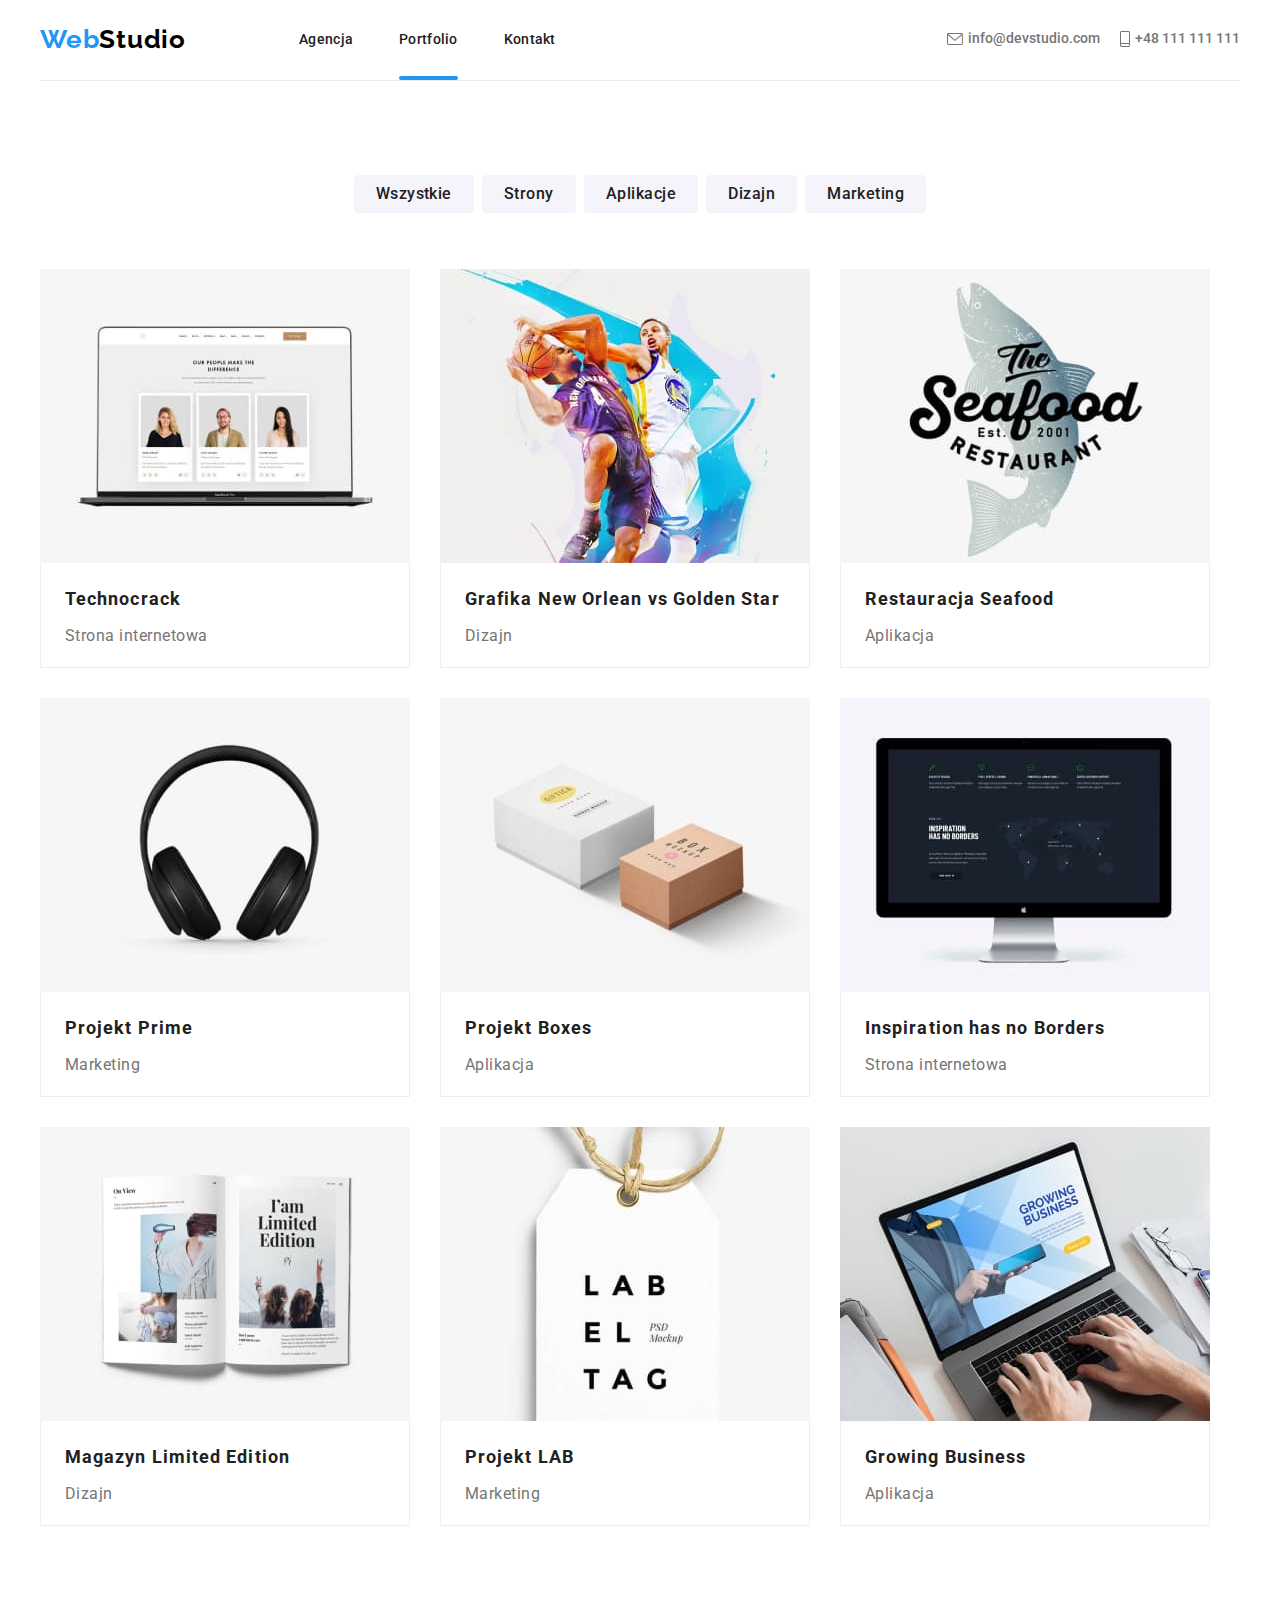
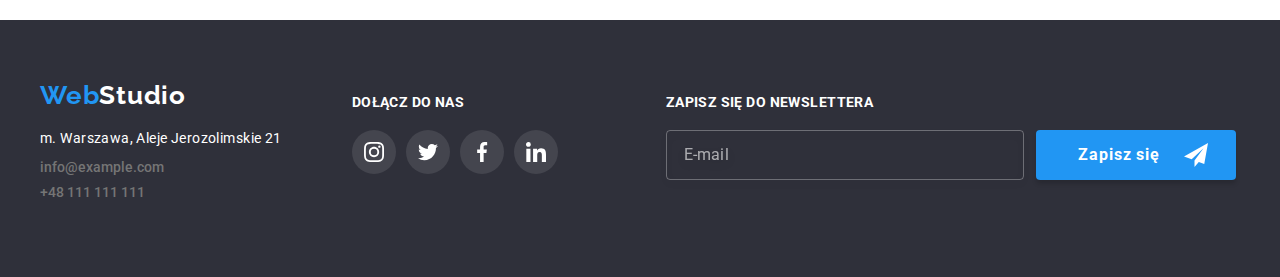
==== commit 8d36e424: "dokończono całe portfolio" ====
--- a/portfolio.html
+++ b/portfolio.html
@@ -16,255 +16,257 @@
   </head>
   <body>
     <header class="header container">
-      <a href="index.html" class="webstudio"
-        >Web<span class="studio">Studio</span></a
+      <a href="index.html" class="logo"
+        >Web<span class="logo__studio">Studio</span></a
       >
       <nav>
-        <ul class="list-style nav-list">
-          <li><a href="index.html" class="navigation-item">Agencja</a></li>
+        <ul class="navigation list-style">
+          <li>
+            <a href="index.html" class="navigation__item">Agencja</a>
+          </li>
           <li>
             <a
               href="portfolio.html"
-              class="navigation-item nav-portfolio-highlight"
+              class="navigation__item nav-portfolio-highlight"
               >Portfolio</a
             >
           </li>
-          <li><a href="" class="navigation-item">Kontakt</a></li>
+          <li><a href="#" class="navigation__item">Kontakt</a></li>
         </ul>
       </nav>
       <a class="contact-item header-email" href="mailto:info@example.com"
-        ><svg class="envelope" width="16" height="12">
+        ><svg class="contact-item__envelope" width="16" height="12">
           <use href="./images/icons.svg#icon-envelope"></use>
         </svg>
         info@devstudio.com</a
       >
       <a class="contact-item header-telephone" href="tel:+48111111111"
-        ><svg class="telephone" width="10" height="16">
+        ><svg class="contact-item__telephone" width="10" height="16">
           <use href="./images/icons.svg#icon-telephone"></use>
         </svg>
         +48 111 111 111</a
       >
     </header>
-    <main>
-      <div class="portfolio-main-container">
-        <ul class="portfolio-buttons container">
-          <li><button type="button" class="button">Wszystkie</button></li>
-          <li><button type="button" class="button">Strony</button></li>
-          <li><button type="button" class="button">Aplikacje</button></li>
-          <li><button type="button" class="button">Dizajn</button></li>
-          <li><button type="button" class="button">Marketing</button></li>
-        </ul>
-        <ul class="list-style-portfolio container">
-          <li class="list-item-box">
-            <div class="portfolio-image-box">
-              <img
-                src="images/technocrack.jpg"
-                width="370"
-                height="294"
-                alt="laptop"
-              />
-              <div class="overlay">
-                <p class="overlay-description">
-                  Technocrack jest popularną platformą wykorzystywaną do
-                  rozpowszechniania koronawirusa. Firmy wykorzystują tę
-                  platformę do celów szpiegowskich i ataków na niezabezpieczone
-                  serwery konkurencji
-                </p>
-              </div>
-            </div>
-            <div class="portfolio-box-description">
-              <h3 class="service-header">Technocrack</h3>
-              <p class="service-description">Strona internetowa</p>
-            </div>
-          </li>
-          <li class="list-item-box">
-            <div class="portfolio-image-box">
-              <img
-                src="images/new-orlean.jpg"
-                width="370"
-                height="294"
-                alt="koszykarze"
-              />
-              <div class="overlay">
-                <p class="overlay-description">
-                  Technocrack jest popularną platformą wykorzystywaną do
-                  rozpowszechniania koronawirusa. Firmy wykorzystują tę
-                  platformę do celów szpiegowskich i ataków na niezabezpieczone
-                  serwery konkurencji
-                </p>
-              </div>
-            </div>
-            <div class="portfolio-box-description">
-              <h3 class="service-header">Grafika New Orlean vs Golden Star</h3>
-              <p class="service-description">Dizajn</p>
-            </div>
-          </li>
-          <li class="list-item-box">
-            <div class="portfolio-image-box">
-              <img
-                src="images/seafood.jpg"
-                width="370"
-                height="294"
-                alt="logo restauracji"
-              />
-              <div class="overlay">
-                <p class="overlay-description">
-                  Technocrack jest popularną platformą wykorzystywaną do
-                  rozpowszechniania koronawirusa. Firmy wykorzystują tę
-                  platformę do celów szpiegowskich i ataków na niezabezpieczone
-                  serwery konkurencji
-                </p>
-              </div>
-            </div>
-            <div class="portfolio-box-description">
-              <h3 class="service-header">Restauracja Seafood</h3>
-              <p class="service-description">Aplikacja</p>
-            </div>
-          </li>
-          <li class="list-item-box">
-            <div class="portfolio-image-box">
-              <img
-                src="images/projekt-prime.jpg"
-                width="370"
-                height="294"
-                alt="słuchawki"
-              />
-              <div class="overlay">
-                <p class="overlay-description">
-                  Technocrack jest popularną platformą wykorzystywaną do
-                  rozpowszechniania koronawirusa. Firmy wykorzystują tę
-                  platformę do celów szpiegowskich i ataków na niezabezpieczone
-                  serwery konkurencji
-                </p>
-              </div>
-            </div>
-            <div class="portfolio-box-description">
-              <h3 class="service-header">Projekt Prime</h3>
-              <p class="service-description">Marketing</p>
-            </div>
-          </li>
-          <li class="list-item-box">
-            <div class="portfolio-image-box">
-              <img
-                src="images/projekt-boxes.jpg"
-                width="370"
-                height="294"
-                alt="pudełka"
-              />
-              <div class="overlay">
-                <p class="overlay-description">
-                  Technocrack jest popularną platformą wykorzystywaną do
-                  rozpowszechniania koronawirusa. Firmy wykorzystują tę
-                  platformę do celów szpiegowskich i ataków na niezabezpieczone
-                  serwery konkurencji
-                </p>
-              </div>
-            </div>
-            <div class="portfolio-box-description">
-              <h3 class="service-header">Projekt Boxes</h3>
-              <p class="service-description">Aplikacja</p>
-            </div>
-          </li>
-          <li class="list-item-box">
-            <div class="portfolio-image-box">
-              <img
-                src="images/inspirations.jpg"
-                width="370"
-                height="294"
-                alt="monitor"
-              />
-              <div class="overlay">
-                <p class="overlay-description">
-                  Technocrack jest popularną platformą wykorzystywaną do
-                  rozpowszechniania koronawirusa. Firmy wykorzystują tę
-                  platformę do celów szpiegowskich i ataków na niezabezpieczone
-                  serwery konkurencji
-                </p>
-              </div>
-            </div>
-            <div class="portfolio-box-description">
-              <h3 class="service-header">Inspiration has no Borders</h3>
-              <p class="service-description">Strona internetowa</p>
-            </div>
-          </li>
-          <li class="list-item-box">
-            <div class="portfolio-image-box">
-              <img
-                src="images/limited-edition.jpg"
-                width="370"
-                height="294"
-                alt="czasopismo"
-              />
-              <div class="overlay">
-                <p class="overlay-description">
-                  Technocrack jest popularną platformą wykorzystywaną do
-                  rozpowszechniania koronawirusa. Firmy wykorzystują tę
-                  platformę do celów szpiegowskich i ataków na niezabezpieczone
-                  serwery konkurencji
-                </p>
-              </div>
-            </div>
-            <div class="portfolio-box-description">
-              <h3 class="service-header">Magazyn Limited Edition</h3>
-              <p class="service-description">Dizajn</p>
-            </div>
-          </li>
-          <li class="list-item-box">
-            <div class="portfolio-image-box">
-              <img
-                src="images/projekt-lab.jpg"
-                width="370"
-                height="294"
-                alt="etykieta"
-              />
-              <div class="overlay">
-                <p class="overlay-description">
-                  Technocrack jest popularną platformą wykorzystywaną do
-                  rozpowszechniania koronawirusa. Firmy wykorzystują tę
-                  platformę do celów szpiegowskich i ataków na niezabezpieczone
-                  serwery konkurencji
-                </p>
-              </div>
-            </div>
-            <div class="portfolio-box-description">
-              <h3 class="service-header">Projekt LAB</h3>
-              <p class="service-description">Marketing</p>
-            </div>
-          </li>
-          <li class="list-item-box">
-            <div class="portfolio-image-box">
-              <img
-                src="images/growing-business.jpg"
-                width="370"
-                height="294"
-                alt="piszący programista"
-              />
-              <div class="overlay">
-                <p class="overlay-description">
-                  Technocrack jest popularną platformą wykorzystywaną do
-                  rozpowszechniania koronawirusa. Firmy wykorzystują tę
-                  platformę do celów szpiegowskich i ataków na niezabezpieczone
-                  serwery konkurencji
-                </p>
-              </div>
-            </div>
-            <div class="portfolio-box-description">
-              <h3 class="service-header">Growing Business</h3>
-              <p class="service-description">Aplikacja</p>
-            </div>
-          </li>
-        </ul>
-      </div>
+    <main class="section">
+      <ul class="portfolio__buttons container">
+        <li><button type="button" class="button">Wszystkie</button></li>
+        <li><button type="button" class="button">Strony</button></li>
+        <li><button type="button" class="button">Aplikacje</button></li>
+        <li><button type="button" class="button">Dizajn</button></li>
+        <li><button type="button" class="button">Marketing</button></li>
+      </ul>
+      <ul class="portfolio__list container">
+        <li class="portfolio__box">
+          <div class="portfolio__image">
+            <img
+              src="images/technocrack.jpg"
+              width="370"
+              height="294"
+              alt="laptop"
+            />
+            <div class="overlay">
+              <p class="overlay__description">
+                Technocrack jest popularną platformą wykorzystywaną do
+                rozpowszechniania koronawirusa. Firmy wykorzystują tę platformę
+                do celów szpiegowskich i ataków na niezabezpieczone serwery
+                konkurencji
+              </p>
+            </div>
+          </div>
+          <div class="portfolio__footer">
+            <h3 class="portfolio__header">Technocrack</h3>
+            <p class="portfolio__description">Strona internetowa</p>
+          </div>
+        </li>
+        <li class="portfolio__box">
+          <div class="portfolio__image">
+            <img
+              src="images/new-orlean.jpg"
+              width="370"
+              height="294"
+              alt="koszykarze"
+            />
+            <div class="overlay">
+              <p class="overlay__description">
+                Technocrack jest popularną platformą wykorzystywaną do
+                rozpowszechniania koronawirusa. Firmy wykorzystują tę platformę
+                do celów szpiegowskich i ataków na niezabezpieczone serwery
+                konkurencji
+              </p>
+            </div>
+          </div>
+          <div class="portfolio__footer">
+            <h3 class="portfolio__header">Grafika New Orlean vs Golden Star</h3>
+            <p class="portfolio__description">Dizajn</p>
+          </div>
+        </li>
+        <li class="portfolio__box">
+          <div class="portfolio__image">
+            <img
+              src="images/seafood.jpg"
+              width="370"
+              height="294"
+              alt="logo restauracji"
+            />
+            <div class="overlay">
+              <p class="overlay__description">
+                Technocrack jest popularną platformą wykorzystywaną do
+                rozpowszechniania koronawirusa. Firmy wykorzystują tę platformę
+                do celów szpiegowskich i ataków na niezabezpieczone serwery
+                konkurencji
+              </p>
+            </div>
+          </div>
+          <div class="portfolio__footer">
+            <h3 class="portfolio__header">Restauracja Seafood</h3>
+            <p class="portfolio__description">Aplikacja</p>
+          </div>
+        </li>
+        <li class="portfolio__box">
+          <div class="portfolio__image">
+            <img
+              src="images/projekt-prime.jpg"
+              width="370"
+              height="294"
+              alt="słuchawki"
+            />
+            <div class="overlay">
+              <p class="overlay__description">
+                Technocrack jest popularną platformą wykorzystywaną do
+                rozpowszechniania koronawirusa. Firmy wykorzystują tę platformę
+                do celów szpiegowskich i ataków na niezabezpieczone serwery
+                konkurencji
+              </p>
+            </div>
+          </div>
+          <div class="portfolio__footer">
+            <h3 class="portfolio__header">Projekt Prime</h3>
+            <p class="portfolio__description">Marketing</p>
+          </div>
+        </li>
+        <li class="portfolio__box">
+          <div class="portfolio__image">
+            <img
+              src="images/projekt-boxes.jpg"
+              width="370"
+              height="294"
+              alt="pudełka"
+            />
+            <div class="overlay">
+              <p class="overlay__description">
+                Technocrack jest popularną platformą wykorzystywaną do
+                rozpowszechniania koronawirusa. Firmy wykorzystują tę platformę
+                do celów szpiegowskich i ataków na niezabezpieczone serwery
+                konkurencji
+              </p>
+            </div>
+          </div>
+          <div class="portfolio__footer">
+            <h3 class="portfolio__header">Projekt Boxes</h3>
+            <p class="portfolio__description">Aplikacja</p>
+          </div>
+        </li>
+        <li class="portfolio__box">
+          <div class="portfolio__image">
+            <img
+              src="images/inspirations.jpg"
+              width="370"
+              height="294"
+              alt="monitor"
+            />
+            <div class="overlay">
+              <p class="overlay__description">
+                Technocrack jest popularną platformą wykorzystywaną do
+                rozpowszechniania koronawirusa. Firmy wykorzystują tę platformę
+                do celów szpiegowskich i ataków na niezabezpieczone serwery
+                konkurencji
+              </p>
+            </div>
+          </div>
+          <div class="portfolio__footer">
+            <h3 class="portfolio__header">Inspiration has no Borders</h3>
+            <p class="portfolio__description">Strona internetowa</p>
+          </div>
+        </li>
+        <li class="portfolio__box">
+          <div class="portfolio__image">
+            <img
+              src="images/limited-edition.jpg"
+              width="370"
+              height="294"
+              alt="czasopismo"
+            />
+            <div class="overlay">
+              <p class="overlay__description">
+                Technocrack jest popularną platformą wykorzystywaną do
+                rozpowszechniania koronawirusa. Firmy wykorzystują tę platformę
+                do celów szpiegowskich i ataków na niezabezpieczone serwery
+                konkurencji
+              </p>
+            </div>
+          </div>
+          <div class="portfolio__footer">
+            <h3 class="portfolio__header">Magazyn Limited Edition</h3>
+            <p class="portfolio__description">Dizajn</p>
+          </div>
+        </li>
+        <li class="portfolio__box">
+          <div class="portfolio__image">
+            <img
+              src="images/projekt-lab.jpg"
+              width="370"
+              height="294"
+              alt="etykieta"
+            />
+            <div class="overlay">
+              <p class="overlay__description">
+                Technocrack jest popularną platformą wykorzystywaną do
+                rozpowszechniania koronawirusa. Firmy wykorzystują tę platformę
+                do celów szpiegowskich i ataków na niezabezpieczone serwery
+                konkurencji
+              </p>
+            </div>
+          </div>
+          <div class="portfolio__footer">
+            <h3 class="portfolio__header">Projekt LAB</h3>
+            <p class="portfolio__description">Marketing</p>
+          </div>
+        </li>
+        <li class="portfolio__box">
+          <div class="portfolio__image">
+            <img
+              src="images/growing-business.jpg"
+              width="370"
+              height="294"
+              alt="piszący programista"
+            />
+            <div class="overlay">
+              <p class="overlay__description">
+                Technocrack jest popularną platformą wykorzystywaną do
+                rozpowszechniania koronawirusa. Firmy wykorzystują tę platformę
+                do celów szpiegowskich i ataków na niezabezpieczone serwery
+                konkurencji
+              </p>
+            </div>
+          </div>
+          <div class="portfolio__footer">
+            <h3 class="portfolio__header">Growing Business</h3>
+            <p class="portfolio__description">Aplikacja</p>
+          </div>
+        </li>
+      </ul>
     </main>
     <footer class="footer">
       <div class="footer-style container">
         <div>
-          <a href="index.html" class="webstudio"
-            >Web<span class="studio-in-footer">Studio</span></a
+          <a href="index.html" class="logo"
+            >Web<span class="logo--footer">Studio</span></a
           >
-          <ul class="list-in-footer">
+          <ul class="footer__list">
             <li>
-              <address>m. Warszawa, Aleje Jerozolimskie 21</address>
+              <address class="address">
+                m. Warszawa, Aleje Jerozolimskie 21
+              </address>
             </li>
             <li>
               <a class="contact-item" href="mailto:info@example.com"
@@ -278,45 +280,44 @@
             </li>
           </ul>
         </div>
-        <div class="footer-social">
-          <p class="join-us">DOŁĄCZ DO NAS</p>
-          <div class="footer-social-inner">
-            <div class="footer-social-background">
-              <svg class="social-icon-footer" width="20" height="20">
+        <div class="socials">
+          <h3 class="socials__header">DOŁĄCZ DO NAS</h3>
+          <div class="socials__container">
+            <div class="socials__background">
+              <svg width="20" height="20">
                 <use href="./images/icons.svg#icon-instagram-2"></use>
               </svg>
             </div>
-            <div class="footer-social-background">
-              <svg class="social-icon-footer" width="20" height="20">
+            <div class="socials__background">
+              <svg width="20" height="20">
                 <use href="./images/icons.svg#icon-twitter-2"></use>
               </svg>
             </div>
-            <div class="footer-social-background">
-              <svg class="social-icon-footer" width="20" height="20">
+            <div class="socials__background">
+              <svg width="20" height="20">
                 <use href="./images/icons.svg#icon-facebook-2"></use>
               </svg>
             </div>
-            <div class="footer-social-background">
-              <svg class="social-icon-footer" width="20" height="20">
+            <div class="socials__background">
+              <svg width="20" height="20">
                 <use href="./images/icons.svg#icon-linkedin-2"></use>
               </svg>
             </div>
           </div>
         </div>
         <div class="newsletter">
-          <p class="newsletter-description">ZAPISZ SIĘ DO NEWSLETTERA</p>
-          <form class="footer-form">
-            <fieldset class="fieldset footer-fieldset">
+          <h3 class="newsletter__header">ZAPISZ SIĘ DO NEWSLETTERA</h3>
+          <form class="newsletter__form">
+            <fieldset class="newsletter__fieldset fieldset">
               <input
-                class="input newsletter-input"
+                class="fieldset__input newsletter__input"
                 placeholder="E-mail"
                 name="email"
-                id="email"
               />
             </fieldset>
-            <button class="newsletter-button" type="submit">
+            <button class="newsletter__button" type="submit">
               <span>Zapisz się</span
-              ><svg class="newsletter-icon" width="24" height="24">
+              ><svg class="newsletter__button--icon" width="24" height="24">
                 <use href="./images/icons.svg#icon-send"></use>
               </svg>
             </button>
--- a/css/styles.css
+++ b/css/styles.css
@@ -33,6 +33,10 @@
 .section {
   padding: 94px 0;
 }
+.list-style {
+  list-style-type: none;
+  padding: 0px;
+}
 
 /* ===== HEADER ===== */
 
@@ -89,7 +93,7 @@
   bottom: -33px;
   position: absolute;
   content: "";
-  width: 53px;
+  width: 100%;
   height: 4px;
   border-radius: 2px;
   background: var(--blue-color);
@@ -601,7 +605,7 @@
   line-height: 1.25;
   color: rgba(255, 255, 255, 0.6);
 }
-.footer-fieldset {
+.newsletter__fieldset {
   border: 1px solid rgba(255, 255, 255, 0.3);
   filter: drop-shadow(0px 4px 4px rgba(0, 0, 0, 0.15));
   border-radius: 4px;
@@ -612,7 +616,7 @@
 .newsletter {
   margin-left: 108px;
 }
-.footer-form {
+.newsletter__form {
   display: flex;
 }
 .newsletter__button--icon {
@@ -636,22 +640,9 @@
   cursor: pointer;
 }
 
-/* ==========OTHER STYLES========== */
-
-.list-style {
-  list-style-type: none;
-  padding: 0px;
-}
-
-.portfolio-buttons {
-  list-style-type: none;
-  padding: 0px;
-  display: flex;
-  justify-content: center;
-  gap: 8px;
-  margin-bottom: 56px;
-}
-.list-style-portfolio {
+/* ===== PORTFOLIO ===== */
+
+.portfolio__list {
   list-style-type: none;
   padding: 0px;
   display: flex;
@@ -661,20 +652,26 @@
   flex-basis: calc((100% - 60px) / 3);
   gap: 30px;
 }
-.list-item-box {
+
+.portfolio__box {
   display: flex;
   flex-direction: column;
   margin-bottom: 0;
   transition: box-shadow var(--transition-duration) var(--cubic-bezier);
   will-change: box-shadow;
 }
-.portfolio-image-box {
+.portfolio__box:hover {
+  box-shadow: 0px 1px 1px rgba(0, 0, 0, 0.12), 0px 4px 4px rgba(0, 0, 0, 0.06),
+    1px 4px 6px rgba(0, 0, 0, 0.16);
+}
+.portfolio__image {
   display: flex;
   flex-direction: column;
   position: relative;
   overflow: hidden;
 }
-.list-item-box:hover .overlay {
+.portfolio__image:hover .overlay,
+.portfolio__box:hover .overlay {
   transform: translateY(0);
 }
 .overlay {
@@ -688,7 +685,7 @@
   transition-timing-function: cubic-bezier(0.4, 0, 0.2, 1);
   transform: translateY(100%);
 }
-.overlay-description {
+.overlay__description {
   padding: 49px 45px 49px 24px;
   margin: 0;
   font-weight: 400;
@@ -697,27 +694,45 @@
   letter-spacing: 0.03em;
   color: #ffffff;
 }
-.portfolio-box-description {
+.portfolio__footer {
   border-right: 1px solid var(--border-grid);
   border-left: 1px solid var(--border-grid);
   border-bottom: 1px solid var(--border-grid);
 }
-.list-item-box:hover {
-  box-shadow: 0px 1px 1px rgba(0, 0, 0, 0.12), 0px 4px 4px rgba(0, 0, 0, 0.06),
-    1px 4px 6px rgba(0, 0, 0, 0.16);
-}
-
-.figcaption {
+.portfolio__header {
+  font-weight: 700;
+  font-size: 18px;
+  line-height: 2;
+  letter-spacing: 0.06em;
   margin-left: 24px;
-  margin-top: 20px;
-}
-
+  margin-bottom: 4px;
+}
+.portfolio__description {
+  font-weight: 400;
+  font-size: 16px;
+  line-height: 1.88;
+  letter-spacing: 0.03em;
+  margin-left: 24px;
+  margin-top: 0px;
+  color: var(--description-color);
+}
+
+/* === PORTFOLIO BUTTONS === */
+
+.portfolio__buttons {
+  list-style-type: none;
+  padding: 0px;
+  display: flex;
+  justify-content: center;
+  gap: 8px;
+  margin-bottom: 56px;
+}
 .button {
   font-family: "Roboto", sans-serif;
   cursor: pointer;
   color: var(--main-font-color);
   background-color: var(--gray-background);
-  border: 0px solid #f5f4fa;
+  border: 0px solid var(--gray-background);
   border-radius: 4px;
   font-weight: 500;
   font-size: 16px;
@@ -738,26 +753,6 @@
     0px 2px 2px rgba(0, 0, 0, 0.12);
 }
 
-.service-header {
-  font-weight: 700;
-  font-size: 18px;
-  line-height: 2;
-  letter-spacing: 0.06em;
-  margin-left: 24px;
-  margin-bottom: 4px;
-}
-.service-description {
-  font-weight: 400;
-  font-size: 16px;
-  line-height: 1.88;
-  letter-spacing: 0.03em;
-  margin-left: 24px;
-  margin-top: 0px;
-  color: #757575;
-}
-
-.portfolio-main-container {
-  margin: 94px;
-}
+/* ==========OTHER STYLES========== */
 
 /* ==========ICONS========== */
